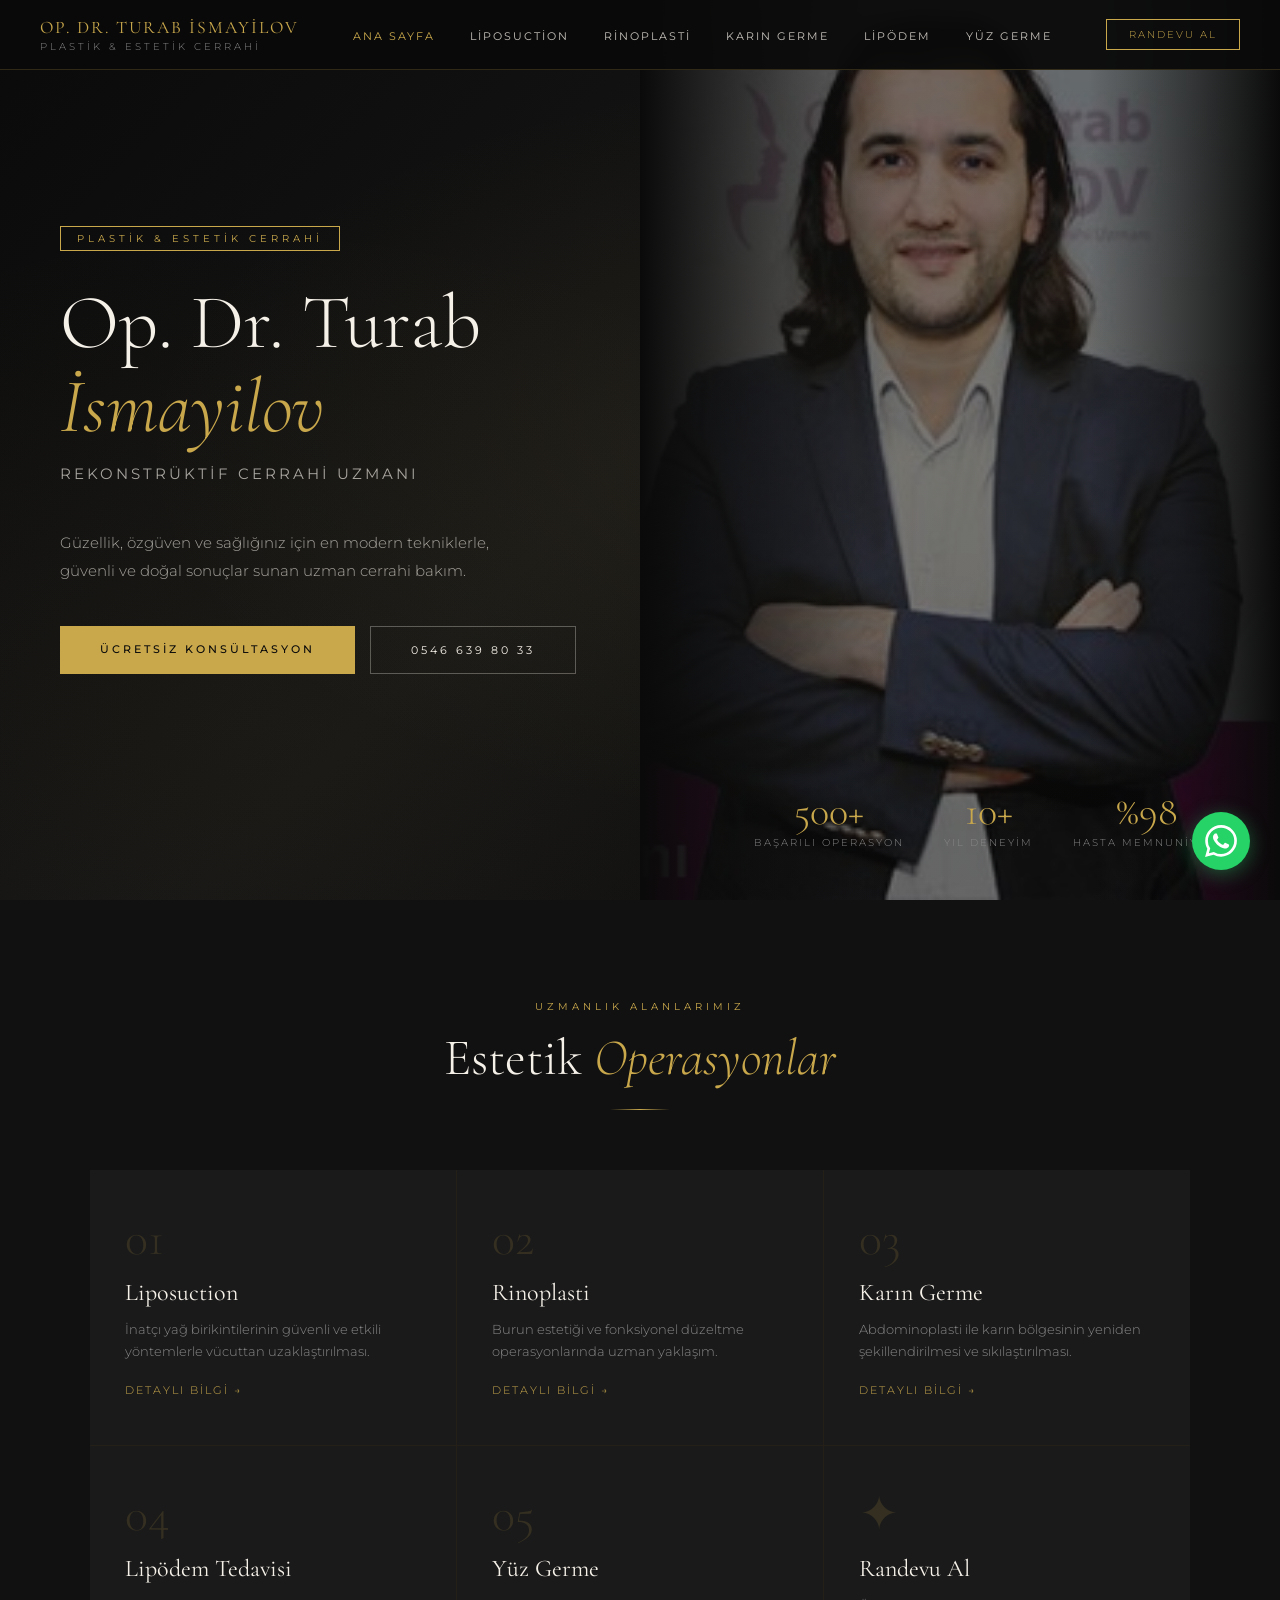
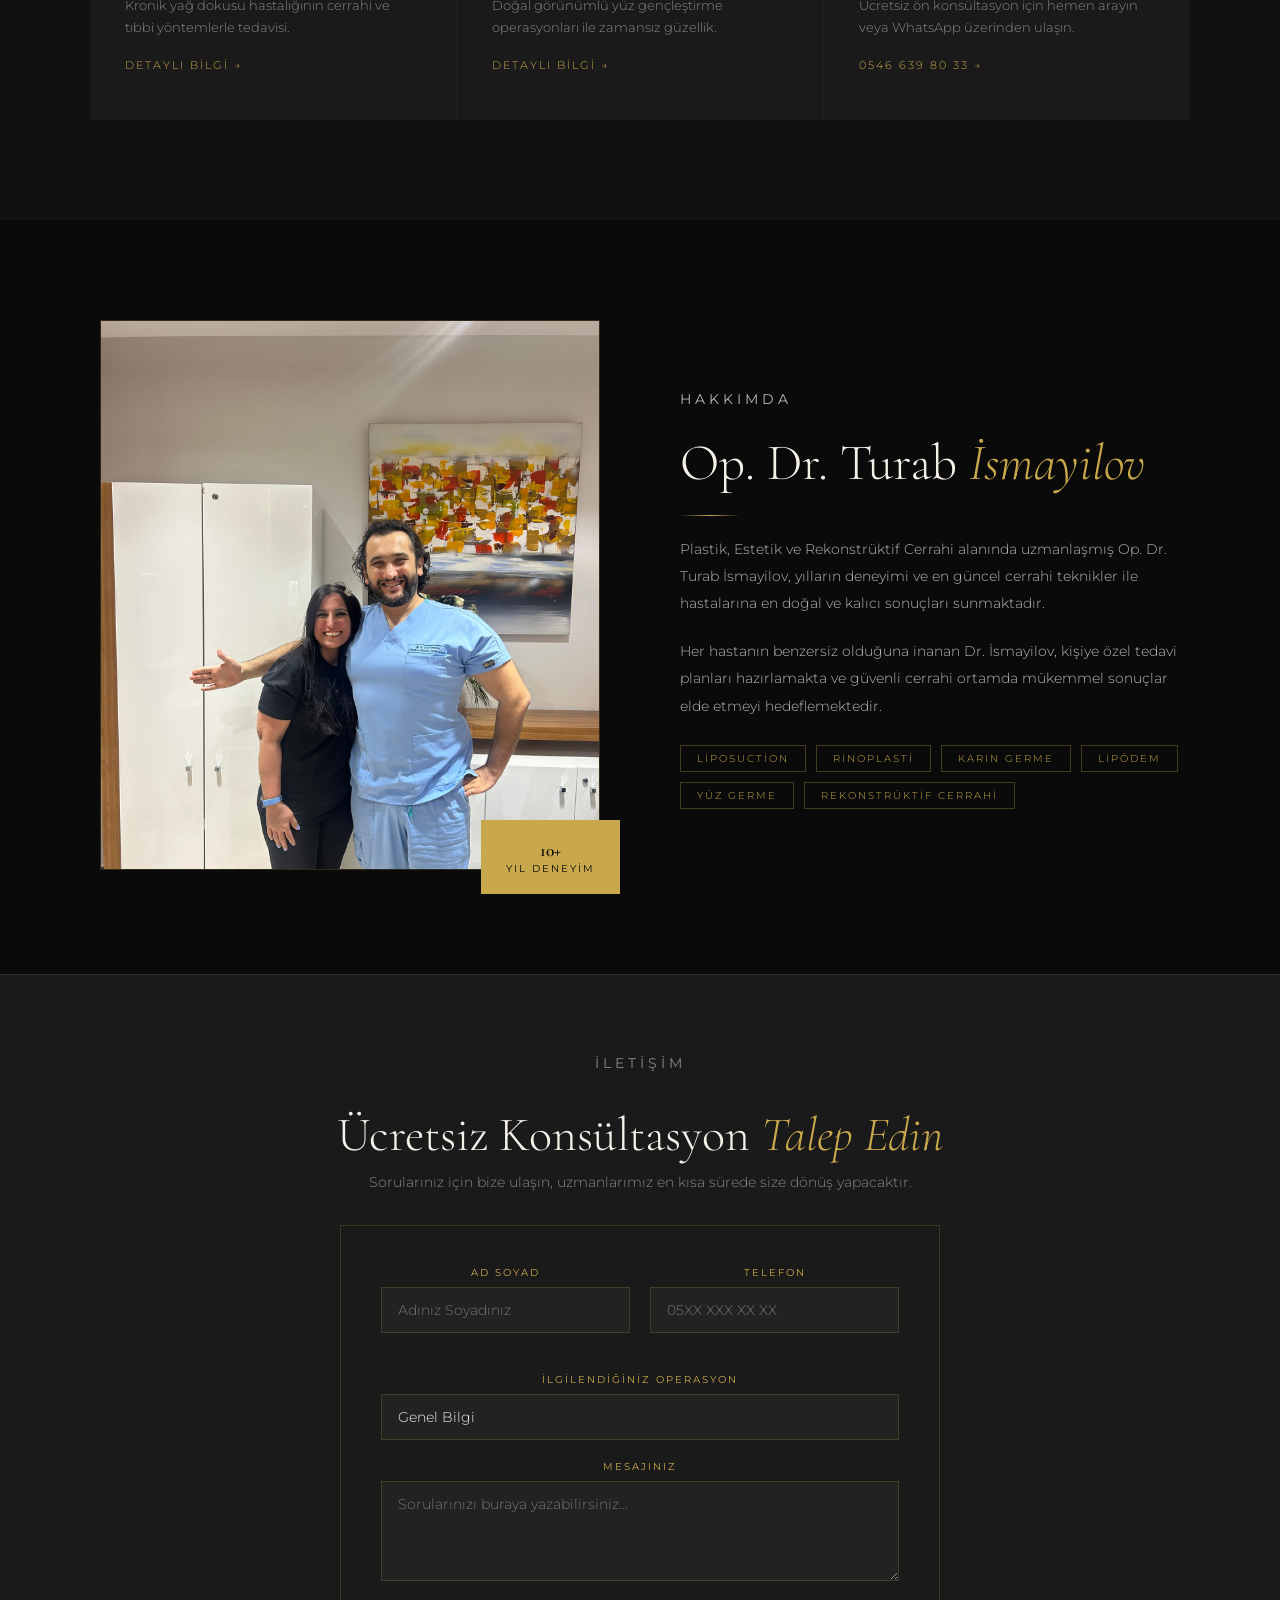
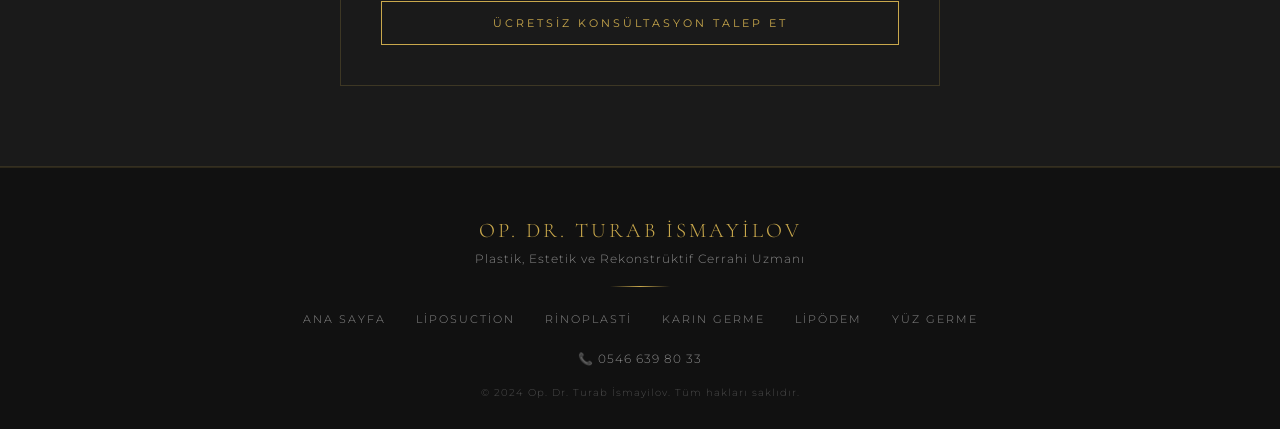
==== index.html @ 44ccbd99 "Initial commit via Netlify [skip ci]" ====
<!DOCTYPE html>
<html lang="tr">
<head>
  <meta charset="UTF-8">
  <meta name="viewport" content="width=device-width, initial-scale=1.0">
  <title>Op. Dr. Turab İsmayilov | Plastik & Estetik Cerrahi</title>
  <meta name="description" content="Op. Dr. Turab İsmayilov — Plastik, Estetik ve Rekonstrüktif Cerrahi Uzmanı. Liposuction, Rinoplasti, Karın Germe, Lipödem, Yüz Germe operasyonları.">
  <link rel="stylesheet" href="style.css">
  <!-- Google Tag Manager -->
  <script>(function(w,d,s,l,i){w[l]=w[l]||[];w[l].push({'gtm.start':
  new Date().getTime(),event:'gtm.js'});var f=d.getElementsByTagName(s)[0],
  j=d.createElement(s),dl=l!='dataLayer'?'&l='+l:'';j.async=true;j.src=
  'https://www.googletagmanager.com/gtm.js?id='+i+dl;f.parentNode.insertBefore(j,f);
  })(window,document,'script','dataLayer','GTM-5XXGK442');</script>
  <!-- End Google Tag Manager -->
  <style>
    /* HERO */
    .hero {
      min-height: 100vh;
      position: relative;
      display: flex;
      align-items: center;
      overflow: hidden;
    }

    .hero-bg {
      position: absolute;
      inset: 0;
      background: linear-gradient(135deg, #0A0A0A 0%, #151515 50%, #0A0A0A 100%);
    }

    .hero-bg::after {
      content: '';
      position: absolute;
      inset: 0;
      background: 
        radial-gradient(ellipse at 70% 50%, rgba(201,168,76,0.08) 0%, transparent 60%),
        radial-gradient(ellipse at 20% 80%, rgba(201,168,76,0.04) 0%, transparent 50%);
    }

    .hero-image-side {
      position: absolute;
      right: 0;
      top: 0;
      bottom: 0;
      width: 50%;
      overflow: hidden;
    }

    .hero-image-side img {
      width: 100%;
      height: 100%;
      object-fit: cover;
      object-position: top center;
      opacity: 0.4;
    }

    .hero-image-side::before {
      content: '';
      position: absolute;
      inset: 0;
      background: linear-gradient(90deg, var(--black) 0%, transparent 40%, transparent 70%, var(--black) 100%);
      z-index: 1;
    }

    .hero-content {
      position: relative;
      z-index: 2;
      padding: 0 60px;
      max-width: 700px;
    }

    .hero-tag {
      display: inline-block;
      border: 1px solid var(--gold);
      color: var(--gold);
      font-size: 0.6rem;
      letter-spacing: 4px;
      text-transform: uppercase;
      padding: 6px 16px;
      margin-bottom: 30px;
      font-weight: 400;
    }

    .hero h1 {
      font-family: 'Cormorant Garamond', serif;
      font-size: clamp(3rem, 6vw, 5.5rem);
      font-weight: 300;
      line-height: 1.1;
      color: var(--white);
      margin-bottom: 10px;
    }

    .hero h1 em {
      font-style: italic;
      color: var(--gold);
      display: block;
    }

    .hero-subtitle {
      font-size: 0.75rem;
      letter-spacing: 3px;
      text-transform: uppercase;
      color: var(--gray);
      margin-bottom: 30px;
      font-weight: 400;
    }

    .hero p {
      font-size: 0.95rem;
      line-height: 1.9;
      color: rgba(245,240,232,0.65);
      max-width: 480px;
      margin-bottom: 40px;
    }

    .hero-btns {
      display: flex;
      gap: 15px;
      flex-wrap: wrap;
    }

    .btn-primary {
      background: var(--gold);
      color: var(--black);
      padding: 16px 40px;
      font-family: 'Montserrat', sans-serif;
      font-size: 0.7rem;
      letter-spacing: 3px;
      text-transform: uppercase;
      text-decoration: none;
      font-weight: 500;
      transition: all 0.3s;
      display: inline-block;
    }

    .btn-primary:hover { background: var(--gold-light); }

    .btn-outline {
      border: 1px solid rgba(245,240,232,0.3);
      color: var(--white);
      padding: 16px 40px;
      font-family: 'Montserrat', sans-serif;
      font-size: 0.7rem;
      letter-spacing: 3px;
      text-transform: uppercase;
      text-decoration: none;
      font-weight: 400;
      transition: all 0.3s;
      display: inline-block;
    }

    .btn-outline:hover { border-color: var(--gold); color: var(--gold); }

    .hero-stats {
      position: absolute;
      bottom: 50px;
      right: 60px;
      display: flex;
      gap: 40px;
      z-index: 2;
    }

    .stat {
      text-align: center;
    }

    .stat-number {
      font-family: 'Cormorant Garamond', serif;
      font-size: 2.5rem;
      color: var(--gold);
      font-weight: 300;
      display: block;
      line-height: 1;
    }

    .stat-label {
      font-size: 0.6rem;
      letter-spacing: 2px;
      text-transform: uppercase;
      color: var(--gray);
      margin-top: 5px;
    }

    /* SERVICES */
    .services-section {
      padding: 100px 60px;
      background: var(--dark);
    }

    .services-header {
      text-align: center;
      margin-bottom: 60px;
    }

    .services-grid {
      display: grid;
      grid-template-columns: repeat(3, 1fr);
      gap: 1px;
      background: rgba(201,168,76,0.1);
      max-width: 1100px;
      margin: 0 auto;
    }

    .service-card {
      background: var(--dark2);
      padding: 45px 35px;
      text-decoration: none;
      transition: background 0.3s;
      border-bottom: 2px solid transparent;
      display: block;
    }

    .service-card:hover {
      background: var(--dark3);
      border-bottom-color: var(--gold);
    }

    .service-number {
      font-family: 'Cormorant Garamond', serif;
      font-size: 3rem;
      color: rgba(201,168,76,0.15);
      font-weight: 300;
      line-height: 1;
      margin-bottom: 15px;
    }

    .service-card h3 {
      font-family: 'Cormorant Garamond', serif;
      font-size: 1.5rem;
      color: var(--white);
      font-weight: 400;
      margin-bottom: 12px;
    }

    .service-card p {
      font-size: 0.8rem;
      color: var(--gray);
      line-height: 1.7;
    }

    .service-arrow {
      display: inline-block;
      margin-top: 20px;
      color: var(--gold);
      font-size: 0.7rem;
      letter-spacing: 2px;
      text-transform: uppercase;
    }

    /* ABOUT */
    .about-section {
      padding: 100px 60px;
      max-width: 1200px;
      margin: 0 auto;
      display: grid;
      grid-template-columns: 1fr 1fr;
      gap: 80px;
      align-items: center;
    }

    .about-img-wrap {
      position: relative;
    }

    .about-img-wrap img {
      width: 100%;
      height: 550px;
      object-fit: cover;
      object-position: top;
      border: 1px solid rgba(201,168,76,0.2);
    }

    .about-img-badge {
      position: absolute;
      bottom: -20px;
      right: -20px;
      background: var(--gold);
      color: var(--black);
      padding: 20px 25px;
      font-family: 'Cormorant Garamond', serif;
      font-size: 1.1rem;
      text-align: center;
      font-weight: 600;
    }

    .about-img-badge span {
      display: block;
      font-family: 'Montserrat', sans-serif;
      font-size: 0.6rem;
      letter-spacing: 2px;
      text-transform: uppercase;
      font-weight: 400;
      margin-top: 2px;
    }

    .about-text p {
      font-size: 0.9rem;
      line-height: 1.9;
      color: rgba(245,240,232,0.75);
      margin-bottom: 20px;
    }

    .about-text .expertise {
      display: flex;
      flex-wrap: wrap;
      gap: 10px;
      margin-top: 25px;
    }

    .expertise-tag {
      border: 1px solid rgba(201,168,76,0.3);
      color: var(--gold);
      padding: 6px 16px;
      font-size: 0.65rem;
      letter-spacing: 2px;
      text-transform: uppercase;
    }

    /* CONTACT STRIP */
    .contact-strip {
      background: var(--dark2);
      border-top: 1px solid rgba(201,168,76,0.15);
      border-bottom: 1px solid rgba(201,168,76,0.15);
      padding: 80px 60px;
      text-align: center;
    }

    .contact-strip h2 {
      font-family: 'Cormorant Garamond', serif;
      font-size: clamp(2rem, 4vw, 3rem);
      font-weight: 300;
      margin-bottom: 10px;
    }

    .contact-strip p {
      color: var(--gray);
      font-size: 0.85rem;
      margin-bottom: 35px;
    }

    @media (max-width: 768px) {
      .hero-content { padding: 0 20px; padding-top: 100px; }
      .hero-image-side { width: 100%; opacity: 0.2; }
      .hero-stats { position: static; flex-direction: row; justify-content: center; padding: 0 20px 40px; }
      .services-section { padding: 60px 20px; }
      .services-grid { grid-template-columns: 1fr; }
      .about-section { padding: 60px 20px; grid-template-columns: 1fr; }
      .about-img-badge { right: 10px; bottom: 10px; }
      .contact-strip { padding: 60px 20px; }
    }
  </style>
</head>
<body>
  <!-- Google Tag Manager (noscript) -->
  <noscript><iframe src="https://www.googletagmanager.com/ns.html?id=GTM-5XXGK442"
  height="0" width="0" style="display:none;visibility:hidden"></iframe></noscript>
  <!-- End Google Tag Manager (noscript) -->

  <div id="nav-placeholder"></div>

  <!-- HERO -->
  <section class="hero">
    <div class="hero-bg"></div>
    <div class="hero-image-side">
      <img src="images/hero.png" alt="Op. Dr. Turab İsmayilov">
    </div>
    <div class="hero-content">
      <div class="hero-tag">Plastik & Estetik Cerrahi</div>
      <h1>Op. Dr. Turab
        <em>İsmayilov</em>
      </h1>
      <p class="hero-subtitle">Rekonstrüktif Cerrahi Uzmanı</p>
      <p>Güzellik, özgüven ve sağlığınız için en modern tekniklerle, güvenli ve doğal sonuçlar sunan uzman cerrahi bakım.</p>
      <div class="hero-btns">
        <a href="#iletisim" class="btn-primary">Ücretsiz Konsültasyon</a>
        <a href="tel:+905466398033" class="btn-outline">0546 639 80 33</a>
      </div>
    </div>
    <div class="hero-stats">
      <div class="stat">
        <span class="stat-number">500+</span>
        <span class="stat-label">Başarılı Operasyon</span>
      </div>
      <div class="stat">
        <span class="stat-number">10+</span>
        <span class="stat-label">Yıl Deneyim</span>
      </div>
      <div class="stat">
        <span class="stat-number">%98</span>
        <span class="stat-label">Hasta Memnuniyeti</span>
      </div>
    </div>
  </section>

  <!-- SERVICES -->
  <section class="services-section">
    <div class="services-header">
      <p class="section-label">Uzmanlık Alanlarımız</p>
      <h2 class="section-title">Estetik <em>Operasyonlar</em></h2>
      <div class="gold-divider"></div>
    </div>
    <div class="services-grid">
      <a href="liposuction.html" class="service-card">
        <div class="service-number">01</div>
        <h3>Liposuction</h3>
        <p>İnatçı yağ birikintilerinin güvenli ve etkili yöntemlerle vücuttan uzaklaştırılması.</p>
        <span class="service-arrow">Detaylı Bilgi →</span>
      </a>
      <a href="rinoplasti.html" class="service-card">
        <div class="service-number">02</div>
        <h3>Rinoplasti</h3>
        <p>Burun estetiği ve fonksiyonel düzeltme operasyonlarında uzman yaklaşım.</p>
        <span class="service-arrow">Detaylı Bilgi →</span>
      </a>
      <a href="karin-germe.html" class="service-card">
        <div class="service-number">03</div>
        <h3>Karın Germe</h3>
        <p>Abdominoplasti ile karın bölgesinin yeniden şekillendirilmesi ve sıkılaştırılması.</p>
        <span class="service-arrow">Detaylı Bilgi →</span>
      </a>
      <a href="lipodem.html" class="service-card">
        <div class="service-number">04</div>
        <h3>Lipödem Tedavisi</h3>
        <p>Kronik yağ dokusu hastalığının cerrahi ve tıbbi yöntemlerle tedavisi.</p>
        <span class="service-arrow">Detaylı Bilgi →</span>
      </a>
      <a href="yuz-germe.html" class="service-card">
        <div class="service-number">05</div>
        <h3>Yüz Germe</h3>
        <p>Doğal görünümlü yüz gençleştirme operasyonları ile zamansız güzellik.</p>
        <span class="service-arrow">Detaylı Bilgi →</span>
      </a>
      <a href="tel:+905466398033" class="service-card">
        <div class="service-number">✦</div>
        <h3>Randevu Al</h3>
        <p>Ücretsiz ön konsültasyon için hemen arayın veya WhatsApp üzerinden ulaşın.</p>
        <span class="service-arrow">0546 639 80 33 →</span>
      </a>
    </div>
  </section>

  <!-- ABOUT -->
  <section class="about-section">
    <div class="about-img-wrap">
      <img src="images/clinic.jpg" alt="Op. Dr. Turab İsmayilov Kliniği">
      <div class="about-img-badge">
        10+
        <span>Yıl Deneyim</span>
      </div>
    </div>
    <div class="about-text">
      <p class="section-label">Hakkımda</p>
      <h2 class="section-title">Op. Dr. Turab <em>İsmayilov</em></h2>
      <div class="gold-divider" style="margin: 20px 0;"></div>
      <p>Plastik, Estetik ve Rekonstrüktif Cerrahi alanında uzmanlaşmış Op. Dr. Turab İsmayilov, yılların deneyimi ve en güncel cerrahi teknikler ile hastalarına en doğal ve kalıcı sonuçları sunmaktadır.</p>
      <p>Her hastanın benzersiz olduğuna inanan Dr. İsmayilov, kişiye özel tedavi planları hazırlamakta ve güvenli cerrahi ortamda mükemmel sonuçlar elde etmeyi hedeflemektedir.</p>
      <div class="expertise">
        <span class="expertise-tag">Liposuction</span>
        <span class="expertise-tag">Rinoplasti</span>
        <span class="expertise-tag">Karın Germe</span>
        <span class="expertise-tag">Lipödem</span>
        <span class="expertise-tag">Yüz Germe</span>
        <span class="expertise-tag">Rekonstrüktif Cerrahi</span>
      </div>
    </div>
  </section>

  <!-- CONTACT STRIP -->
  <section class="contact-strip" id="iletisim">
    <p class="section-label">İletişim</p>
    <h2>Ücretsiz Konsültasyon <em style="font-family:'Cormorant Garamond',serif;font-style:italic;color:var(--gold)">Talep Edin</em></h2>
    <p>Sorularınız için bize ulaşın, uzmanlarımız en kısa sürede size dönüş yapacaktır.</p>
    <div id="form-placeholder"></div>
  </section>

  <div id="footer-placeholder"></div>
  <div id="wa-placeholder"></div>

  <script src="common.js"></script>
  <script>
    document.getElementById('nav-placeholder').innerHTML = getNavHTML('index.html');
    document.getElementById('footer-placeholder').innerHTML = getFooterHTML();
    document.getElementById('wa-placeholder').innerHTML = getWhatsApp();
    document.getElementById('form-placeholder').innerHTML = getFormHTML('Genel Bilgi');
  </script>
</body>
</html>
---- style.css ----
@import url('https://fonts.googleapis.com/css2?family=Cormorant+Garamond:ital,wght@0,300;0,400;0,600;1,300;1,400&family=Montserrat:wght@300;400;500;600&display=swap');

:root {
  --gold: #C9A84C;
  --gold-light: #E8C97A;
  --gold-dark: #9A7B2F;
  --black: #0A0A0A;
  --dark: #111111;
  --dark2: #1A1A1A;
  --dark3: #222222;
  --white: #F5F0E8;
  --gray: #888;
}

* { margin: 0; padding: 0; box-sizing: border-box; }

html { scroll-behavior: smooth; }

body {
  background: var(--black);
  color: var(--white);
  font-family: 'Montserrat', sans-serif;
  font-weight: 300;
  overflow-x: hidden;
}

/* NAV */
nav {
  position: fixed;
  top: 0; left: 0; right: 0;
  z-index: 1000;
  background: rgba(10,10,10,0.95);
  backdrop-filter: blur(10px);
  border-bottom: 1px solid rgba(201,168,76,0.2);
  padding: 0 40px;
  height: 70px;
  display: flex;
  align-items: center;
  justify-content: space-between;
}

.nav-logo {
  font-family: 'Cormorant Garamond', serif;
  font-size: 1.1rem;
  font-weight: 400;
  color: var(--gold);
  text-decoration: none;
  letter-spacing: 2px;
  text-transform: uppercase;
}

.nav-logo span {
  display: block;
  font-size: 0.65rem;
  color: var(--gray);
  letter-spacing: 3px;
  font-family: 'Montserrat', sans-serif;
  font-weight: 300;
  margin-top: 2px;
}

.nav-links {
  display: flex;
  gap: 35px;
  list-style: none;
}

.nav-links a {
  color: var(--white);
  text-decoration: none;
  font-size: 0.7rem;
  letter-spacing: 2px;
  text-transform: uppercase;
  font-weight: 400;
  transition: color 0.3s;
  opacity: 0.8;
}

.nav-links a:hover, .nav-links a.active { color: var(--gold); opacity: 1; }

.nav-cta {
  background: transparent;
  border: 1px solid var(--gold);
  color: var(--gold);
  padding: 8px 22px;
  font-size: 0.65rem;
  letter-spacing: 2px;
  text-transform: uppercase;
  cursor: pointer;
  text-decoration: none;
  transition: all 0.3s;
  font-family: 'Montserrat', sans-serif;
}

.nav-cta:hover {
  background: var(--gold);
  color: var(--black);
}

.hamburger {
  display: none;
  flex-direction: column;
  gap: 5px;
  cursor: pointer;
  padding: 5px;
}

.hamburger span {
  display: block;
  width: 24px;
  height: 1px;
  background: var(--gold);
  transition: all 0.3s;
}

/* WHATSAPP BUTTON */
.whatsapp-float {
  position: fixed;
  bottom: 30px;
  right: 30px;
  z-index: 999;
  width: 58px;
  height: 58px;
  background: #25D366;
  border-radius: 50%;
  display: flex;
  align-items: center;
  justify-content: center;
  text-decoration: none;
  box-shadow: 0 4px 20px rgba(37,211,102,0.4);
  transition: transform 0.3s, box-shadow 0.3s;
  animation: pulse-wa 2s infinite;
}

.whatsapp-float:hover {
  transform: scale(1.1);
  box-shadow: 0 6px 30px rgba(37,211,102,0.6);
}

@keyframes pulse-wa {
  0%, 100% { box-shadow: 0 4px 20px rgba(37,211,102,0.4); }
  50% { box-shadow: 0 4px 30px rgba(37,211,102,0.7); }
}

.whatsapp-float svg { width: 32px; height: 32px; fill: white; }

/* GOLD DIVIDER */
.gold-divider {
  width: 60px;
  height: 1px;
  background: linear-gradient(90deg, transparent, var(--gold), transparent);
  margin: 20px auto;
}

/* SECTION TITLE */
.section-label {
  font-size: 0.65rem;
  letter-spacing: 4px;
  text-transform: uppercase;
  color: var(--gold);
  margin-bottom: 15px;
  font-weight: 400;
}

.section-title {
  font-family: 'Cormorant Garamond', serif;
  font-size: clamp(2rem, 4vw, 3.2rem);
  font-weight: 300;
  line-height: 1.2;
  color: var(--white);
}

.section-title em {
  font-style: italic;
  color: var(--gold);
}

/* FORM */
.contact-form {
  background: var(--dark2);
  border: 1px solid rgba(201,168,76,0.2);
  padding: 40px;
  max-width: 600px;
  margin: 0 auto;
}

.form-row {
  display: grid;
  grid-template-columns: 1fr 1fr;
  gap: 20px;
  margin-bottom: 20px;
}

.form-group {
  display: flex;
  flex-direction: column;
  margin-bottom: 20px;
}

.form-group label {
  font-size: 0.65rem;
  letter-spacing: 2px;
  text-transform: uppercase;
  color: var(--gold);
  margin-bottom: 8px;
  font-weight: 400;
}

.form-group input,
.form-group select,
.form-group textarea {
  background: var(--dark3);
  border: 1px solid rgba(201,168,76,0.2);
  color: var(--white);
  padding: 14px 16px;
  font-family: 'Montserrat', sans-serif;
  font-size: 0.85rem;
  font-weight: 300;
  outline: none;
  transition: border-color 0.3s;
  appearance: none;
}

.form-group input:focus,
.form-group select:focus,
.form-group textarea:focus {
  border-color: var(--gold);
}

.form-group select option { background: var(--dark3); }

.form-group textarea { resize: vertical; min-height: 100px; }

.btn-gold {
  background: transparent;
  border: 1px solid var(--gold);
  color: var(--gold);
  padding: 14px 40px;
  font-family: 'Montserrat', sans-serif;
  font-size: 0.7rem;
  letter-spacing: 3px;
  text-transform: uppercase;
  cursor: pointer;
  transition: all 0.3s;
  width: 100%;
  font-weight: 400;
}

.btn-gold:hover {
  background: var(--gold);
  color: var(--black);
}

/* FOOTER */
footer {
  background: var(--dark);
  border-top: 1px solid rgba(201,168,76,0.15);
  padding: 50px 40px 30px;
  text-align: center;
}

footer .footer-logo {
  font-family: 'Cormorant Garamond', serif;
  font-size: 1.3rem;
  color: var(--gold);
  letter-spacing: 3px;
  text-transform: uppercase;
  margin-bottom: 5px;
}

footer p {
  font-size: 0.75rem;
  color: var(--gray);
  margin-top: 8px;
  letter-spacing: 1px;
}

footer .footer-links {
  display: flex;
  justify-content: center;
  gap: 30px;
  margin: 25px 0;
  flex-wrap: wrap;
}

footer .footer-links a {
  color: var(--gray);
  text-decoration: none;
  font-size: 0.7rem;
  letter-spacing: 2px;
  text-transform: uppercase;
  transition: color 0.3s;
}

footer .footer-links a:hover { color: var(--gold); }

footer .footer-copy {
  font-size: 0.65rem;
  color: rgba(136,136,136,0.5);
  margin-top: 20px;
  letter-spacing: 1px;
}

/* PAGE HERO */
.page-hero {
  min-height: 40vh;
  display: flex;
  align-items: center;
  justify-content: center;
  text-align: center;
  padding: 120px 40px 60px;
  position: relative;
  background: linear-gradient(180deg, var(--dark2) 0%, var(--black) 100%);
  border-bottom: 1px solid rgba(201,168,76,0.15);
}

.page-hero::before {
  content: '';
  position: absolute;
  inset: 0;
  background: radial-gradient(ellipse at center, rgba(201,168,76,0.05) 0%, transparent 70%);
}

.page-hero-content { position: relative; z-index: 1; }

.page-hero h1 {
  font-family: 'Cormorant Garamond', serif;
  font-size: clamp(2.5rem, 6vw, 5rem);
  font-weight: 300;
  color: var(--white);
  letter-spacing: 2px;
}

.page-hero h1 em { font-style: italic; color: var(--gold); }

.page-hero p {
  font-size: 0.85rem;
  color: var(--gray);
  max-width: 500px;
  margin: 15px auto 0;
  line-height: 1.8;
  letter-spacing: 0.5px;
}

/* CONTENT SECTION */
.content-section {
  padding: 80px 40px;
  max-width: 1100px;
  margin: 0 auto;
}

.two-col {
  display: grid;
  grid-template-columns: 1fr 1fr;
  gap: 60px;
  align-items: center;
}

.two-col img {
  width: 100%;
  height: 450px;
  object-fit: cover;
  border: 1px solid rgba(201,168,76,0.2);
}

.content-text p {
  font-size: 0.9rem;
  line-height: 1.9;
  color: rgba(245,240,232,0.75);
  margin-bottom: 20px;
}

.info-list {
  list-style: none;
  margin: 25px 0;
}

.info-list li {
  padding: 12px 0;
  border-bottom: 1px solid rgba(201,168,76,0.1);
  font-size: 0.85rem;
  color: rgba(245,240,232,0.8);
  display: flex;
  align-items: center;
  gap: 12px;
}

.info-list li::before {
  content: '◆';
  color: var(--gold);
  font-size: 0.5rem;
  flex-shrink: 0;
}

/* MOBILE */
@media (max-width: 768px) {
  nav { padding: 0 20px; }
  .nav-links { display: none; }
  .nav-links.open {
    display: flex;
    flex-direction: column;
    position: fixed;
    top: 70px; left: 0; right: 0;
    background: var(--dark);
    padding: 30px 20px;
    gap: 20px;
    border-bottom: 1px solid rgba(201,168,76,0.2);
  }
  .hamburger { display: flex; }
  .nav-cta { display: none; }
  .two-col { grid-template-columns: 1fr; }
  .two-col img { height: 280px; }
  .form-row { grid-template-columns: 1fr; }
  .content-section { padding: 50px 20px; }
  .contact-form { padding: 25px 20px; }
}
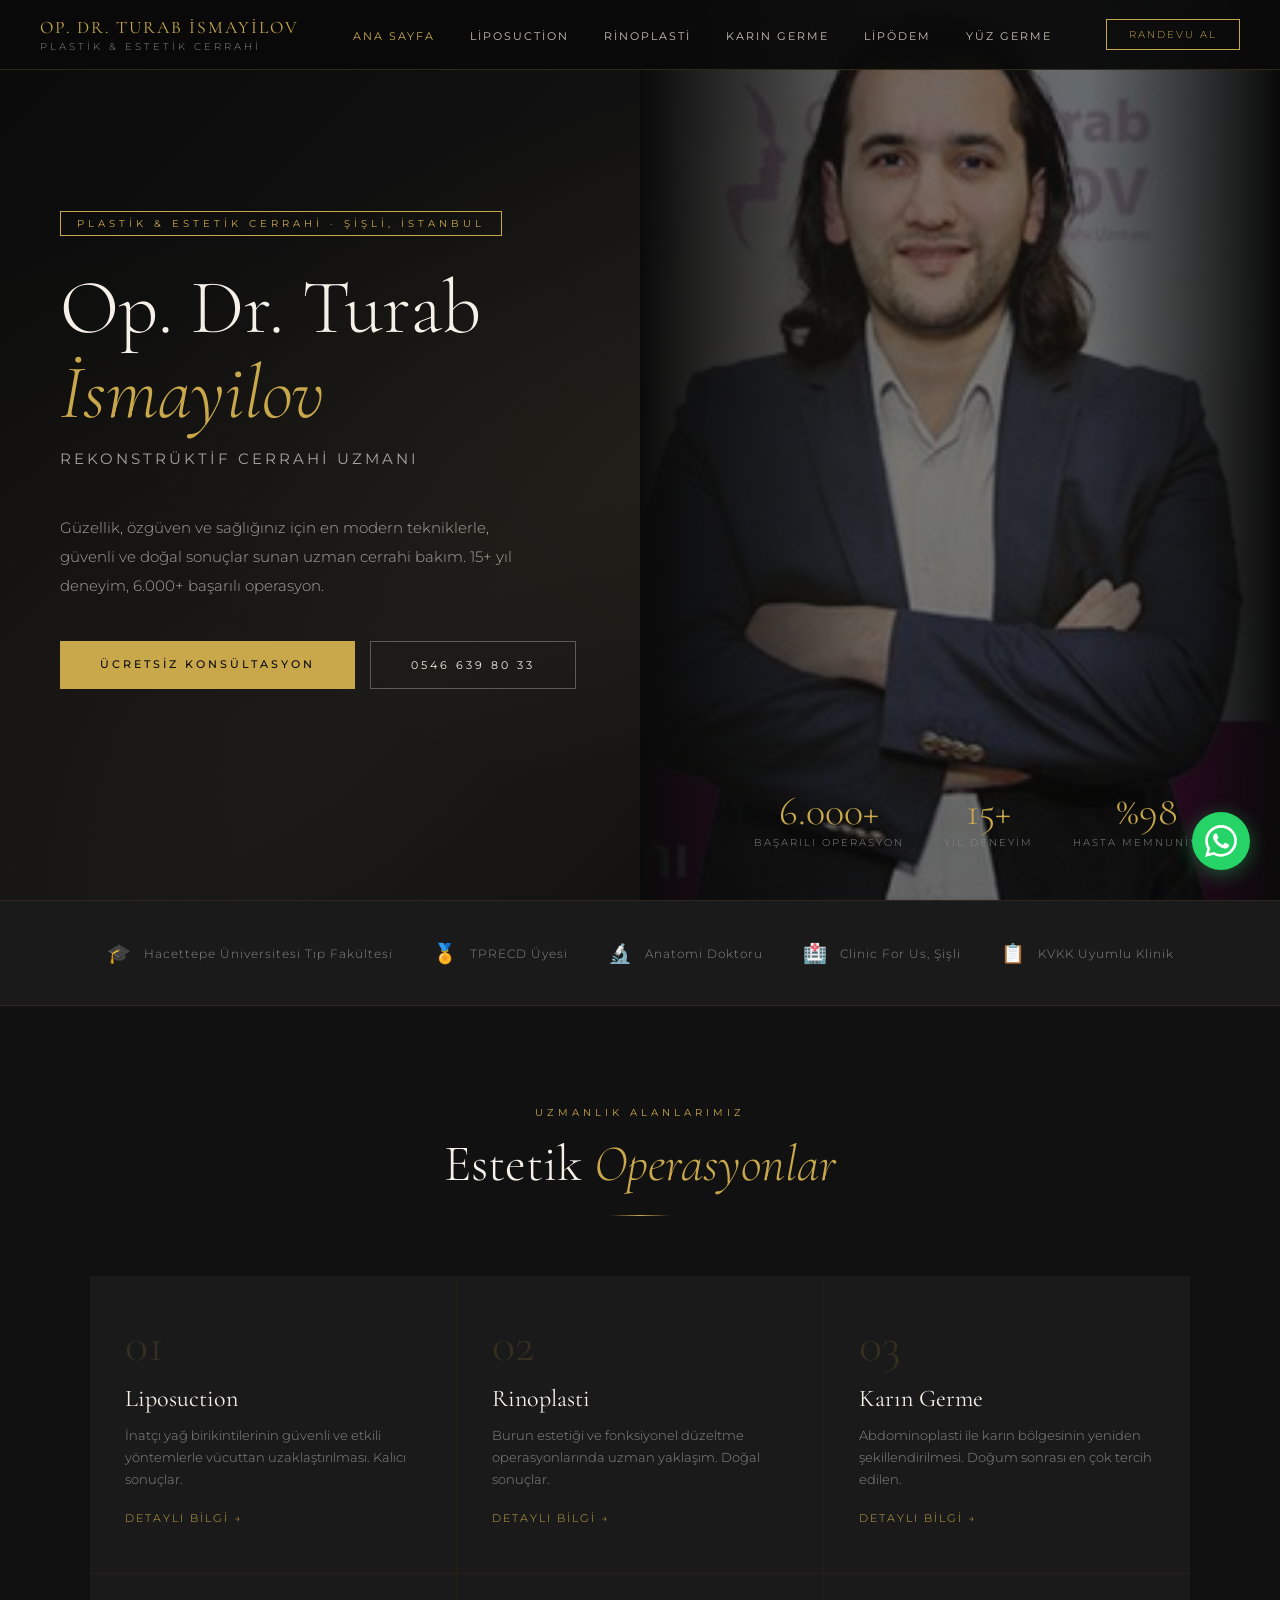
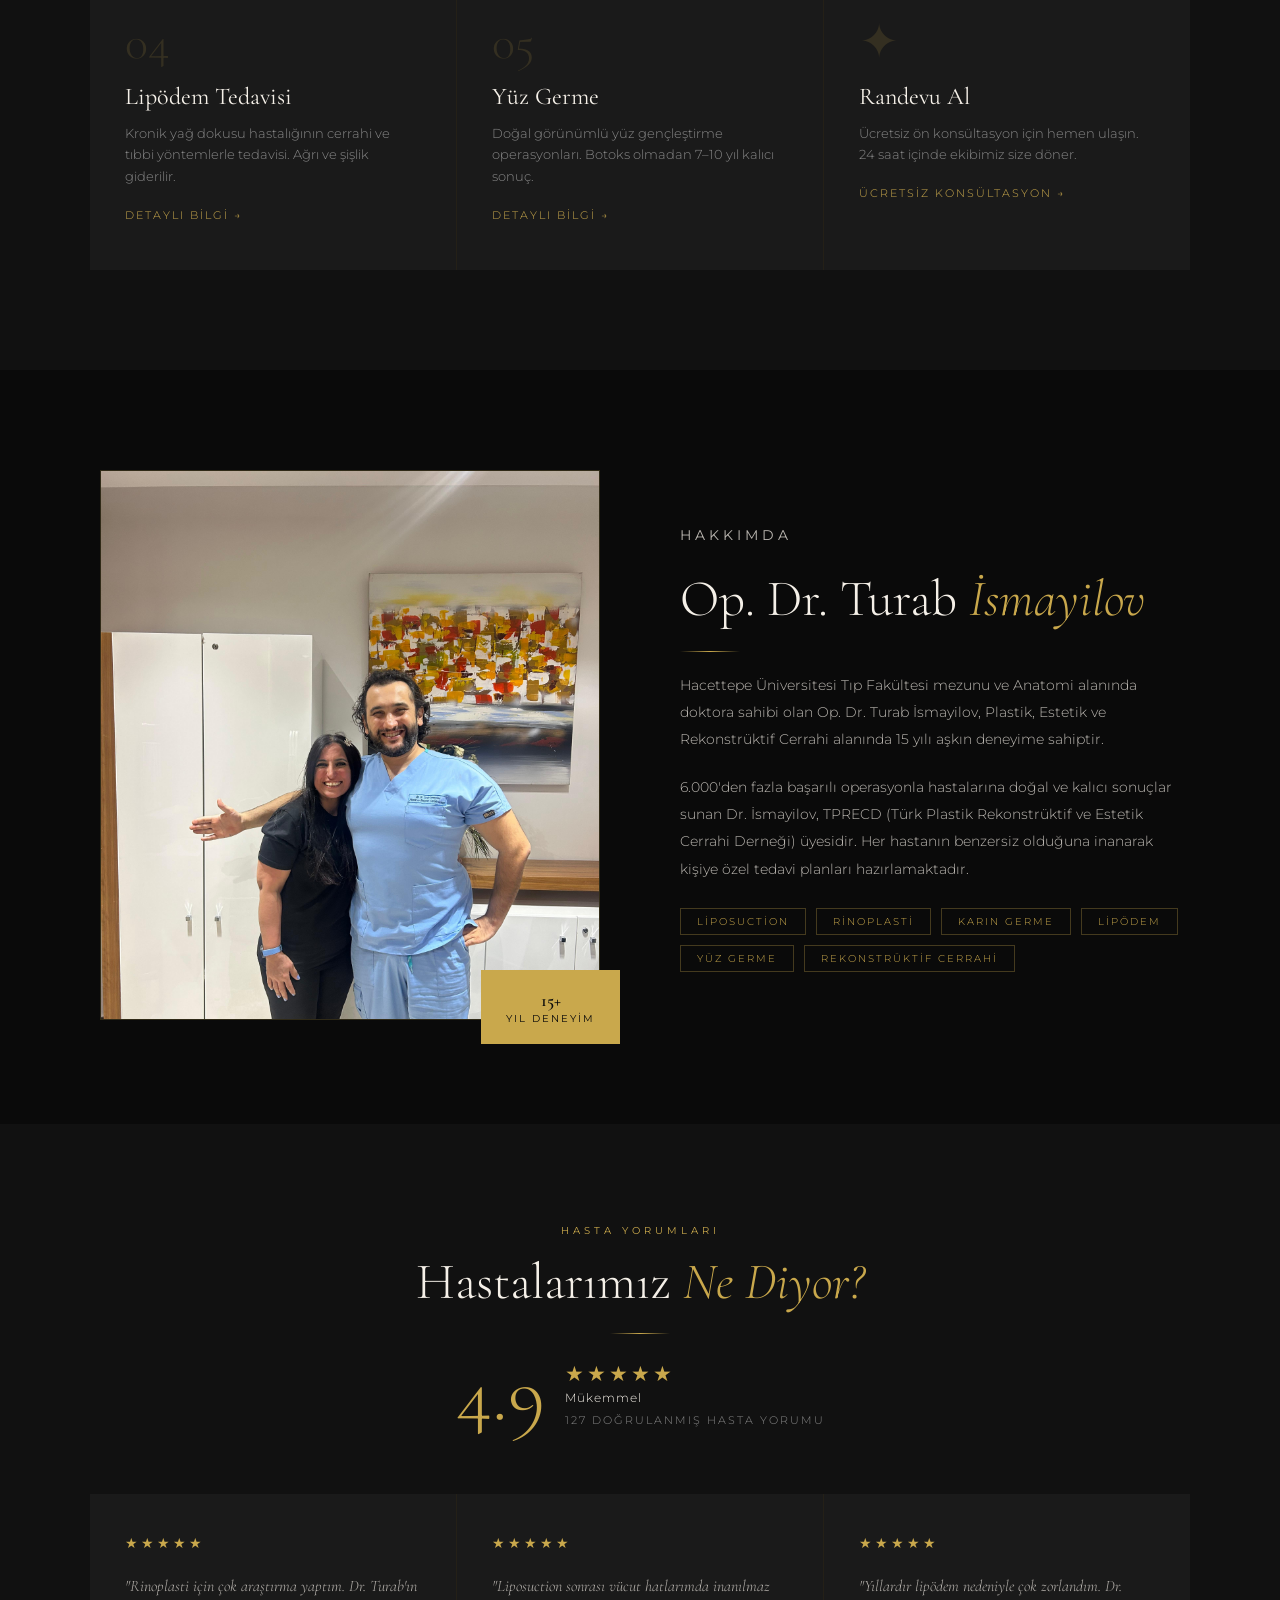
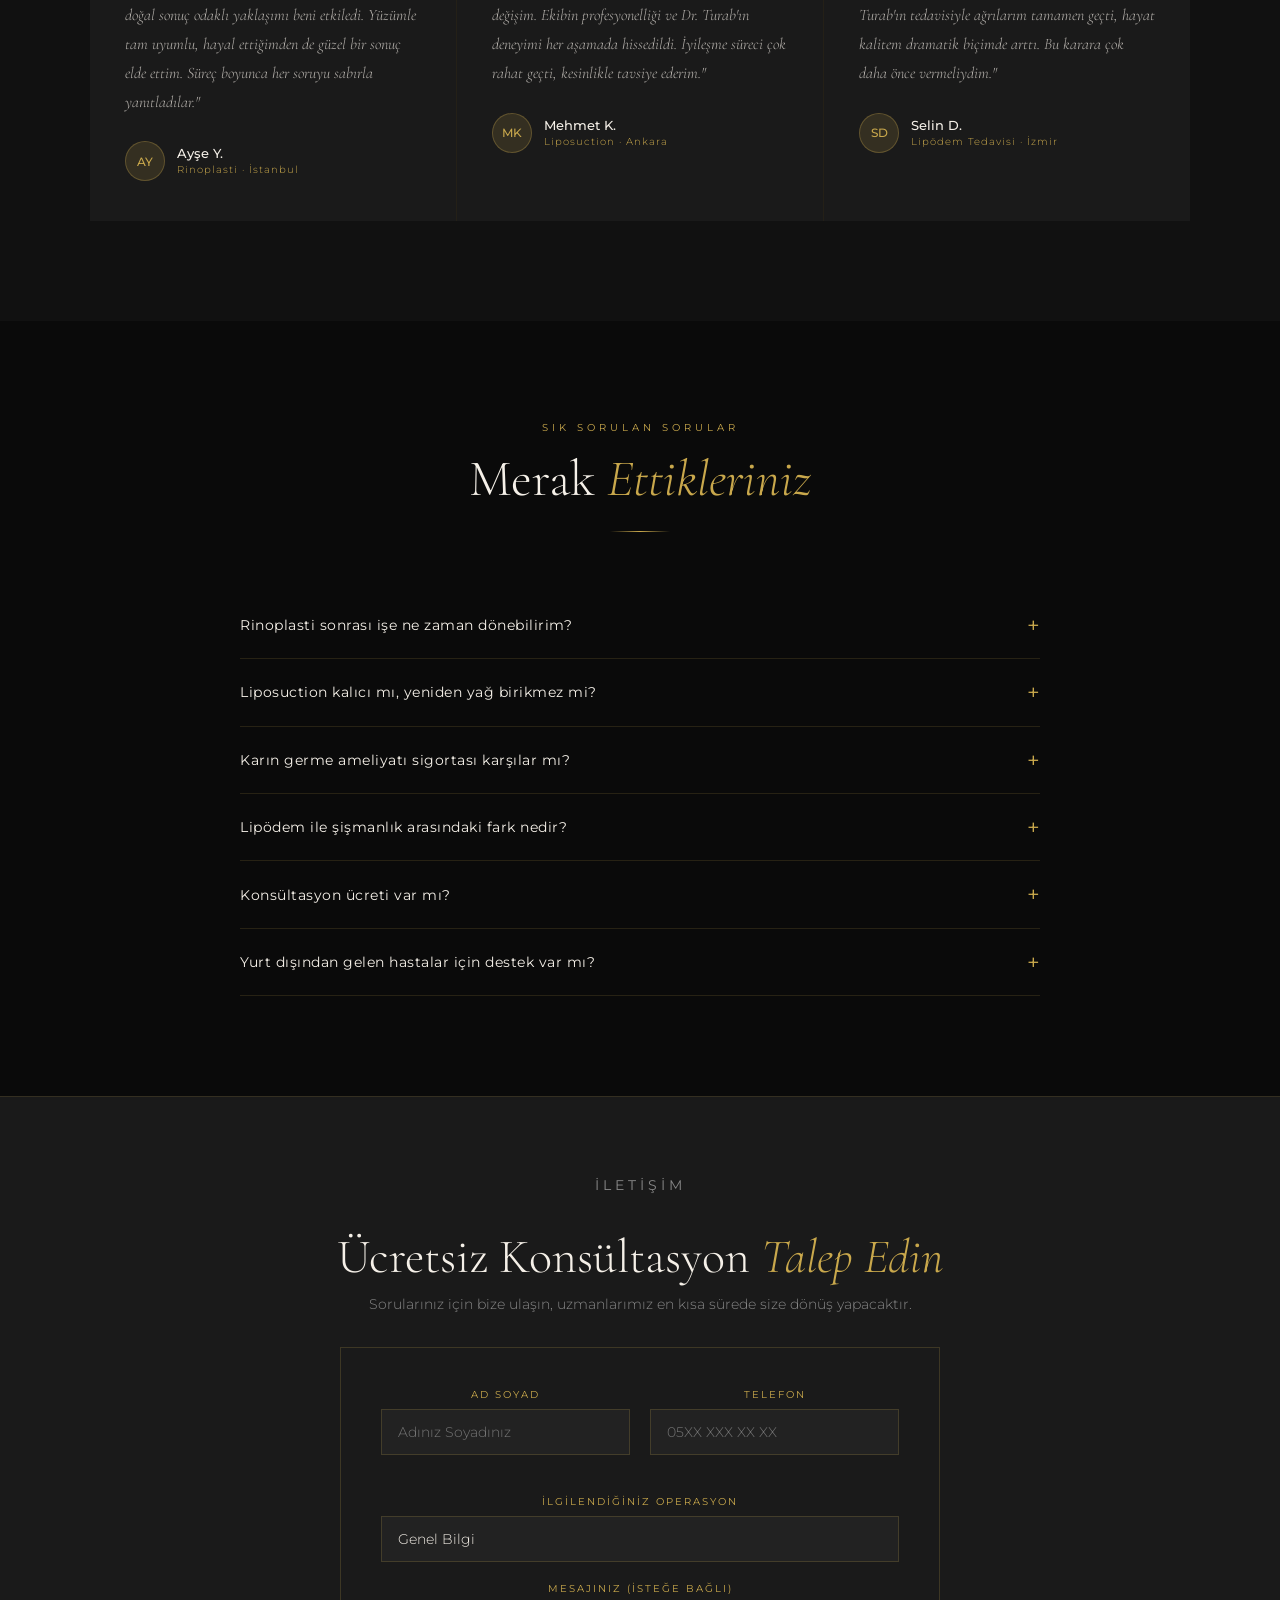
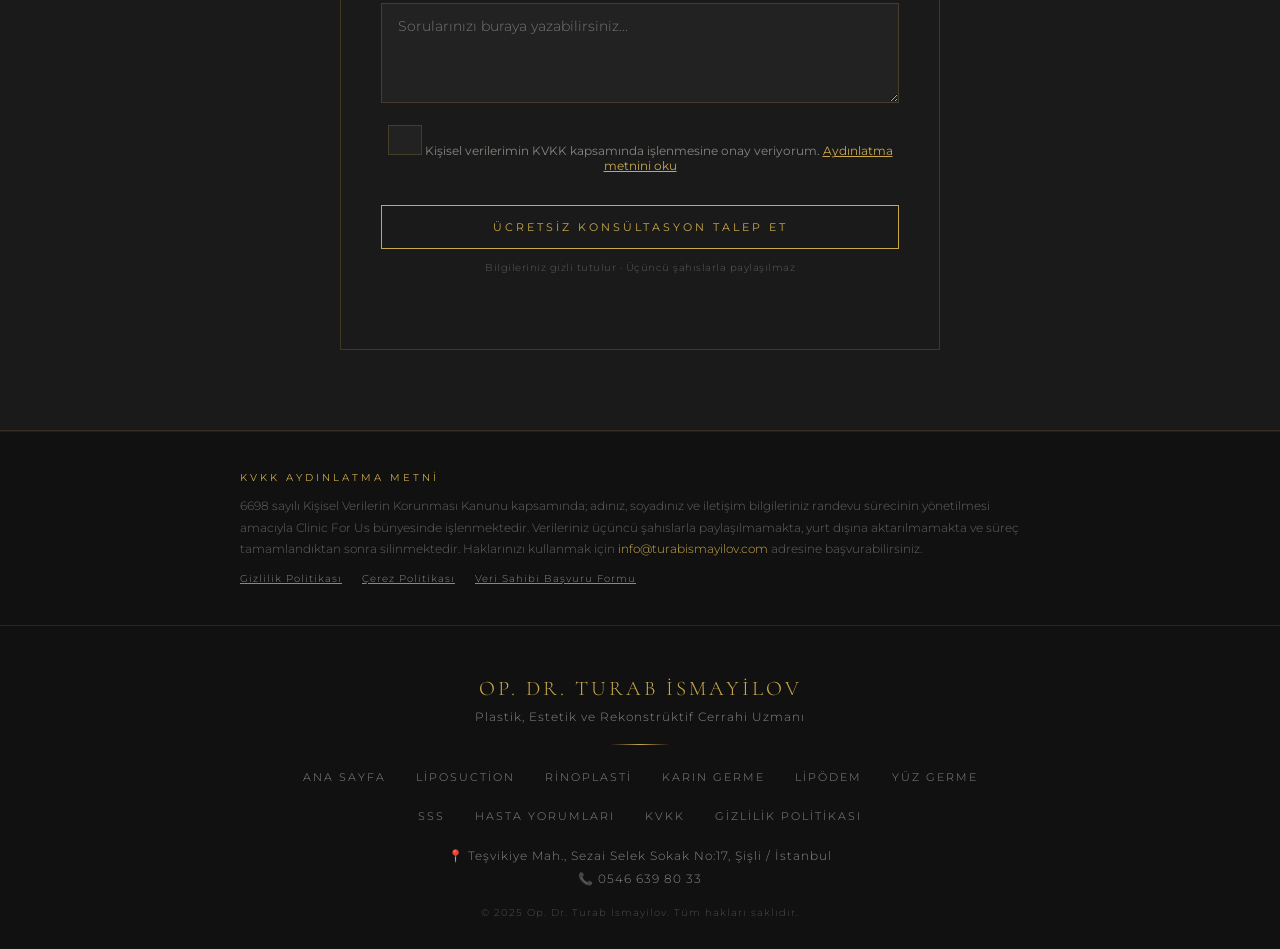
==== commit 02ce2e76: "Sending two files to update the website (69f75307737fc0e180aa7696)" ====
--- a/index.html
+++ b/index.html
@@ -3,16 +3,91 @@
 <head>
   <meta charset="UTF-8">
   <meta name="viewport" content="width=device-width, initial-scale=1.0">
-  <title>Op. Dr. Turab İsmayilov | Plastik & Estetik Cerrahi</title>
-  <meta name="description" content="Op. Dr. Turab İsmayilov — Plastik, Estetik ve Rekonstrüktif Cerrahi Uzmanı. Liposuction, Rinoplasti, Karın Germe, Lipödem, Yüz Germe operasyonları.">
+  <title>Op. Dr. Turab İsmayilov | Plastik & Estetik Cerrahi İstanbul Şişli</title>
+  <meta name="description" content="Op. Dr. Turab İsmayilov — İstanbul Şişli'de Plastik, Estetik ve Rekonstrüktif Cerrahi Uzmanı. Liposuction, Rinoplasti, Karın Germe, Lipödem, Yüz Germe. Ücretsiz konsültasyon için randevu alın.">
+  <meta name="keywords" content="rinoplasti İstanbul, liposuction fiyatları 2025, karın germe İstanbul, lipödem tedavisi Şişli, plastik cerrah İstanbul, estetik cerrahi Şişli, yüz germe İstanbul">
+  <meta name="robots" content="index, follow">
+  <meta property="og:title" content="Op. Dr. Turab İsmayilov | Plastik & Estetik Cerrahi İstanbul">
+  <meta property="og:description" content="15+ yıl deneyim, 6.000+ başarılı operasyon. İstanbul Şişli'de ücretsiz konsültasyon.">
+  <meta property="og:type" content="website">
+  <meta property="og:url" content="https://turabismayilov.com">
+  <link rel="canonical" href="https://turabismayilov.com/">
   <link rel="stylesheet" href="style.css">
+
+  <!-- Schema.org: Physician + LocalBusiness -->
+  <script type="application/ld+json">
+  {
+    "@context": "https://schema.org",
+    "@type": ["Physician", "LocalBusiness"],
+    "name": "Op. Dr. Turab İsmayilov",
+    "description": "Plastik, Rekonstrüktif ve Estetik Cerrahi Uzmanı. Liposuction, Rinoplasti, Karın Germe, Lipödem Tedavisi, Yüz Germe.",
+    "url": "https://turabismayilov.com",
+    "telephone": "+905466398033",
+    "image": "https://turabismayilov.com/images/hero.png",
+    "address": {
+      "@type": "PostalAddress",
+      "streetAddress": "Teşvikiye Mah., Sezai Selek Sokak No:17",
+      "addressLocality": "Şişli",
+      "addressRegion": "İstanbul",
+      "addressCountry": "TR"
+    },
+    "geo": {
+      "@type": "GeoCoordinates",
+      "latitude": 41.0534,
+      "longitude": 28.9948
+    },
+    "openingHours": "Mo-Fr 09:00-18:00",
+    "medicalSpecialty": "PlasticSurgery",
+    "priceRange": "₺₺₺",
+    "aggregateRating": {
+      "@type": "AggregateRating",
+      "ratingValue": "4.9",
+      "reviewCount": "127"
+    }
+  }
+  </script>
+
+  <!-- FAQ Schema -->
+  <script type="application/ld+json">
+  {
+    "@context": "https://schema.org",
+    "@type": "FAQPage",
+    "mainEntity": [
+      {
+        "@type": "Question",
+        "name": "Rinoplasti sonrası işe ne zaman dönebilirim?",
+        "acceptedAnswer": {
+          "@type": "Answer",
+          "text": "Rinoplasti sonrası genellikle 7–10 gün içinde sosyal hayatınıza dönebilirsiniz. Tam iyileşme 6–12 ay sürer."
+        }
+      },
+      {
+        "@type": "Question",
+        "name": "Liposuction kalıcı mı?",
+        "acceptedAnswer": {
+          "@type": "Answer",
+          "text": "Evet, liposuction ile alınan yağ hücreleri kalıcı olarak uzaklaştırılır. Dengeli beslenme ile sonuçlar sürdürülür."
+        }
+      },
+      {
+        "@type": "Question",
+        "name": "Konsültasyon ücreti var mı?",
+        "acceptedAnswer": {
+          "@type": "Answer",
+          "text": "Hayır, Op. Dr. Turab İsmayilov ile ilk konsültasyon tamamen ücretsizdir."
+        }
+      }
+    ]
+  }
+  </script>
+
   <!-- Google Tag Manager -->
   <script>(function(w,d,s,l,i){w[l]=w[l]||[];w[l].push({'gtm.start':
   new Date().getTime(),event:'gtm.js'});var f=d.getElementsByTagName(s)[0],
   j=d.createElement(s),dl=l!='dataLayer'?'&l='+l:'';j.async=true;j.src=
   'https://www.googletagmanager.com/gtm.js?id='+i+dl;f.parentNode.insertBefore(j,f);
   })(window,document,'script','dataLayer','GTM-5XXGK442');</script>
-  <!-- End Google Tag Manager -->
+
   <style>
     /* HERO */
     .hero {
@@ -22,54 +97,41 @@
       align-items: center;
       overflow: hidden;
     }
-
     .hero-bg {
       position: absolute;
       inset: 0;
       background: linear-gradient(135deg, #0A0A0A 0%, #151515 50%, #0A0A0A 100%);
     }
-
     .hero-bg::after {
       content: '';
       position: absolute;
       inset: 0;
-      background: 
+      background:
         radial-gradient(ellipse at 70% 50%, rgba(201,168,76,0.08) 0%, transparent 60%),
         radial-gradient(ellipse at 20% 80%, rgba(201,168,76,0.04) 0%, transparent 50%);
     }
-
     .hero-image-side {
       position: absolute;
-      right: 0;
-      top: 0;
-      bottom: 0;
+      right: 0; top: 0; bottom: 0;
       width: 50%;
       overflow: hidden;
     }
-
     .hero-image-side img {
-      width: 100%;
-      height: 100%;
-      object-fit: cover;
-      object-position: top center;
+      width: 100%; height: 100%;
+      object-fit: cover; object-position: top center;
       opacity: 0.4;
     }
-
     .hero-image-side::before {
       content: '';
-      position: absolute;
-      inset: 0;
+      position: absolute; inset: 0;
       background: linear-gradient(90deg, var(--black) 0%, transparent 40%, transparent 70%, var(--black) 100%);
       z-index: 1;
     }
-
     .hero-content {
-      position: relative;
-      z-index: 2;
+      position: relative; z-index: 2;
       padding: 0 60px;
       max-width: 700px;
     }
-
     .hero-tag {
       display: inline-block;
       border: 1px solid var(--gold);
@@ -81,7 +143,6 @@
       margin-bottom: 30px;
       font-weight: 400;
     }
-
     .hero h1 {
       font-family: 'Cormorant Garamond', serif;
       font-size: clamp(3rem, 6vw, 5.5rem);
@@ -90,13 +151,7 @@
       color: var(--white);
       margin-bottom: 10px;
     }
-
-    .hero h1 em {
-      font-style: italic;
-      color: var(--gold);
-      display: block;
-    }
-
+    .hero h1 em { font-style: italic; color: var(--gold); display: block; }
     .hero-subtitle {
       font-size: 0.75rem;
       letter-spacing: 3px;
@@ -105,7 +160,6 @@
       margin-bottom: 30px;
       font-weight: 400;
     }
-
     .hero p {
       font-size: 0.95rem;
       line-height: 1.9;
@@ -113,231 +167,225 @@
       max-width: 480px;
       margin-bottom: 40px;
     }
-
-    .hero-btns {
-      display: flex;
-      gap: 15px;
-      flex-wrap: wrap;
-    }
-
+    .hero-btns { display: flex; gap: 15px; flex-wrap: wrap; }
     .btn-primary {
-      background: var(--gold);
-      color: var(--black);
+      background: var(--gold); color: var(--black);
       padding: 16px 40px;
       font-family: 'Montserrat', sans-serif;
-      font-size: 0.7rem;
-      letter-spacing: 3px;
-      text-transform: uppercase;
-      text-decoration: none;
-      font-weight: 500;
-      transition: all 0.3s;
-      display: inline-block;
-    }
-
+      font-size: 0.7rem; letter-spacing: 3px; text-transform: uppercase;
+      text-decoration: none; font-weight: 500; transition: all 0.3s; display: inline-block;
+    }
     .btn-primary:hover { background: var(--gold-light); }
-
     .btn-outline {
-      border: 1px solid rgba(245,240,232,0.3);
-      color: var(--white);
+      border: 1px solid rgba(245,240,232,0.3); color: var(--white);
       padding: 16px 40px;
       font-family: 'Montserrat', sans-serif;
-      font-size: 0.7rem;
-      letter-spacing: 3px;
-      text-transform: uppercase;
-      text-decoration: none;
-      font-weight: 400;
-      transition: all 0.3s;
-      display: inline-block;
-    }
-
+      font-size: 0.7rem; letter-spacing: 3px; text-transform: uppercase;
+      text-decoration: none; font-weight: 400; transition: all 0.3s; display: inline-block;
+    }
     .btn-outline:hover { border-color: var(--gold); color: var(--gold); }
-
     .hero-stats {
-      position: absolute;
-      bottom: 50px;
-      right: 60px;
-      display: flex;
-      gap: 40px;
-      z-index: 2;
-    }
-
-    .stat {
-      text-align: center;
-    }
-
+      position: absolute; bottom: 50px; right: 60px;
+      display: flex; gap: 40px; z-index: 2;
+    }
+    .stat { text-align: center; }
     .stat-number {
       font-family: 'Cormorant Garamond', serif;
-      font-size: 2.5rem;
-      color: var(--gold);
-      font-weight: 300;
-      display: block;
-      line-height: 1;
-    }
-
+      font-size: 2.5rem; color: var(--gold);
+      font-weight: 300; display: block; line-height: 1;
+    }
     .stat-label {
-      font-size: 0.6rem;
-      letter-spacing: 2px;
-      text-transform: uppercase;
-      color: var(--gray);
-      margin-top: 5px;
+      font-size: 0.6rem; letter-spacing: 2px;
+      text-transform: uppercase; color: var(--gray); margin-top: 5px;
     }
 
     /* SERVICES */
-    .services-section {
-      padding: 100px 60px;
-      background: var(--dark);
-    }
-
-    .services-header {
-      text-align: center;
-      margin-bottom: 60px;
-    }
-
+    .services-section { padding: 100px 60px; background: var(--dark); }
+    .services-header { text-align: center; margin-bottom: 60px; }
     .services-grid {
-      display: grid;
-      grid-template-columns: repeat(3, 1fr);
-      gap: 1px;
-      background: rgba(201,168,76,0.1);
-      max-width: 1100px;
-      margin: 0 auto;
-    }
-
+      display: grid; grid-template-columns: repeat(3, 1fr);
+      gap: 1px; background: rgba(201,168,76,0.1);
+      max-width: 1100px; margin: 0 auto;
+    }
     .service-card {
-      background: var(--dark2);
-      padding: 45px 35px;
-      text-decoration: none;
-      transition: background 0.3s;
-      border-bottom: 2px solid transparent;
-      display: block;
-    }
-
-    .service-card:hover {
-      background: var(--dark3);
-      border-bottom-color: var(--gold);
-    }
-
+      background: var(--dark2); padding: 45px 35px;
+      text-decoration: none; transition: background 0.3s;
+      border-bottom: 2px solid transparent; display: block;
+    }
+    .service-card:hover { background: var(--dark3); border-bottom-color: var(--gold); }
     .service-number {
       font-family: 'Cormorant Garamond', serif;
-      font-size: 3rem;
-      color: rgba(201,168,76,0.15);
-      font-weight: 300;
-      line-height: 1;
-      margin-bottom: 15px;
-    }
-
+      font-size: 3rem; color: rgba(201,168,76,0.15);
+      font-weight: 300; line-height: 1; margin-bottom: 15px;
+    }
     .service-card h3 {
       font-family: 'Cormorant Garamond', serif;
-      font-size: 1.5rem;
-      color: var(--white);
-      font-weight: 400;
-      margin-bottom: 12px;
-    }
-
-    .service-card p {
-      font-size: 0.8rem;
-      color: var(--gray);
-      line-height: 1.7;
-    }
-
+      font-size: 1.5rem; color: var(--white); font-weight: 400; margin-bottom: 12px;
+    }
+    .service-card p { font-size: 0.8rem; color: var(--gray); line-height: 1.7; }
     .service-arrow {
-      display: inline-block;
-      margin-top: 20px;
-      color: var(--gold);
-      font-size: 0.7rem;
-      letter-spacing: 2px;
-      text-transform: uppercase;
+      display: inline-block; margin-top: 20px;
+      color: var(--gold); font-size: 0.7rem; letter-spacing: 2px; text-transform: uppercase;
     }
 
     /* ABOUT */
     .about-section {
-      padding: 100px 60px;
-      max-width: 1200px;
-      margin: 0 auto;
-      display: grid;
-      grid-template-columns: 1fr 1fr;
-      gap: 80px;
-      align-items: center;
-    }
-
-    .about-img-wrap {
-      position: relative;
-    }
-
+      padding: 100px 60px; max-width: 1200px; margin: 0 auto;
+      display: grid; grid-template-columns: 1fr 1fr; gap: 80px; align-items: center;
+    }
+    .about-img-wrap { position: relative; }
     .about-img-wrap img {
-      width: 100%;
-      height: 550px;
-      object-fit: cover;
-      object-position: top;
+      width: 100%; height: 550px;
+      object-fit: cover; object-position: top;
       border: 1px solid rgba(201,168,76,0.2);
     }
-
     .about-img-badge {
-      position: absolute;
-      bottom: -20px;
-      right: -20px;
-      background: var(--gold);
-      color: var(--black);
+      position: absolute; bottom: -20px; right: -20px;
+      background: var(--gold); color: var(--black);
       padding: 20px 25px;
       font-family: 'Cormorant Garamond', serif;
-      font-size: 1.1rem;
-      text-align: center;
-      font-weight: 600;
-    }
-
+      font-size: 1.1rem; text-align: center; font-weight: 600;
+    }
     .about-img-badge span {
-      display: block;
-      font-family: 'Montserrat', sans-serif;
-      font-size: 0.6rem;
-      letter-spacing: 2px;
-      text-transform: uppercase;
-      font-weight: 400;
-      margin-top: 2px;
-    }
-
-    .about-text p {
-      font-size: 0.9rem;
-      line-height: 1.9;
-      color: rgba(245,240,232,0.75);
-      margin-bottom: 20px;
-    }
-
-    .about-text .expertise {
-      display: flex;
-      flex-wrap: wrap;
-      gap: 10px;
-      margin-top: 25px;
-    }
-
+      display: block; font-family: 'Montserrat', sans-serif;
+      font-size: 0.6rem; letter-spacing: 2px; text-transform: uppercase;
+      font-weight: 400; margin-top: 2px;
+    }
+    .about-text p { font-size: 0.9rem; line-height: 1.9; color: rgba(245,240,232,0.75); margin-bottom: 20px; }
+    .about-text .expertise { display: flex; flex-wrap: wrap; gap: 10px; margin-top: 25px; }
     .expertise-tag {
-      border: 1px solid rgba(201,168,76,0.3);
-      color: var(--gold);
-      padding: 6px 16px;
-      font-size: 0.65rem;
-      letter-spacing: 2px;
-      text-transform: uppercase;
-    }
+      border: 1px solid rgba(201,168,76,0.3); color: var(--gold);
+      padding: 6px 16px; font-size: 0.65rem; letter-spacing: 2px; text-transform: uppercase;
+    }
+
+    /* CREDENTIALS */
+    .cred-section {
+      background: var(--dark2);
+      border-top: 1px solid rgba(201,168,76,0.1);
+      border-bottom: 1px solid rgba(201,168,76,0.1);
+      padding: 40px 60px;
+    }
+    .cred-inner {
+      max-width: 1100px; margin: 0 auto;
+      display: flex; flex-wrap: wrap; justify-content: center; gap: 40px;
+    }
+    .cred-item {
+      display: flex; align-items: center; gap: 12px;
+      font-size: 0.75rem; color: var(--gray); letter-spacing: 1px;
+    }
+    .cred-icon { color: var(--gold); font-size: 1.2rem; }
+
+    /* REVIEWS */
+    .reviews-section { padding: 100px 60px; background: var(--dark); }
+    .reviews-header { text-align: center; margin-bottom: 20px; }
+    .rating-summary {
+      display: flex; align-items: center; justify-content: center; gap: 20px;
+      margin-bottom: 60px;
+    }
+    .rating-big {
+      font-family: 'Cormorant Garamond', serif;
+      font-size: 5rem; font-weight: 300; color: var(--gold); line-height: 1;
+    }
+    .rating-info { text-align: left; }
+    .rating-stars { color: var(--gold); font-size: 1.3rem; letter-spacing: 3px; display: block; margin-bottom: 4px; }
+    .rating-count { font-size: 0.7rem; color: var(--gray); letter-spacing: 2px; text-transform: uppercase; }
+    .reviews-grid {
+      display: grid; grid-template-columns: repeat(3, 1fr);
+      gap: 1px; background: rgba(201,168,76,0.1);
+      max-width: 1100px; margin: 0 auto;
+    }
+    .review-card {
+      background: var(--dark2); padding: 40px 35px;
+    }
+    .review-stars { color: var(--gold); font-size: 0.9rem; letter-spacing: 3px; margin-bottom: 20px; display: block; }
+    .review-text {
+      font-size: 0.85rem; color: rgba(245,240,232,0.7);
+      line-height: 1.8; font-style: italic; margin-bottom: 25px;
+      font-family: 'Cormorant Garamond', serif; font-size: 1rem;
+    }
+    .review-author { display: flex; align-items: center; gap: 12px; }
+    .review-avatar {
+      width: 40px; height: 40px; border-radius: 50%;
+      background: rgba(201,168,76,0.15); border: 1px solid rgba(201,168,76,0.3);
+      display: flex; align-items: center; justify-content: center;
+      font-size: 0.75rem; color: var(--gold); font-weight: 500; flex-shrink: 0;
+    }
+    .review-name { font-size: 0.8rem; font-weight: 500; color: var(--white); }
+    .review-op { font-size: 0.65rem; color: var(--gold); letter-spacing: 1px; margin-top: 2px; }
+
+    /* FAQ */
+    .faq-section { padding: 100px 60px; background: var(--black); }
+    .faq-inner { max-width: 800px; margin: 0 auto; }
+    .faq-header { text-align: center; margin-bottom: 60px; }
+    .faq-item { border-bottom: 1px solid rgba(201,168,76,0.15); }
+    .faq-q {
+      width: 100%; background: none; border: none; cursor: pointer;
+      padding: 22px 0; display: flex; justify-content: space-between; align-items: center;
+      font-size: 0.9rem; font-weight: 400; color: var(--white); text-align: left;
+      font-family: 'Montserrat', sans-serif; letter-spacing: 0.5px;
+      transition: color 0.3s;
+    }
+    .faq-q:hover { color: var(--gold); }
+    .faq-icon {
+      font-size: 1.4rem; color: var(--gold);
+      transition: transform 0.3s; flex-shrink: 0; margin-left: 20px; line-height: 1;
+    }
+    .faq-icon.open { transform: rotate(45deg); }
+    .faq-a {
+      display: none; padding: 0 0 22px;
+      font-size: 0.85rem; color: rgba(245,240,232,0.65);
+      line-height: 1.9; font-weight: 300;
+    }
+    .faq-a.open { display: block; }
 
     /* CONTACT STRIP */
     .contact-strip {
       background: var(--dark2);
       border-top: 1px solid rgba(201,168,76,0.15);
       border-bottom: 1px solid rgba(201,168,76,0.15);
-      padding: 80px 60px;
-      text-align: center;
-    }
-
+      padding: 80px 60px; text-align: center;
+    }
     .contact-strip h2 {
       font-family: 'Cormorant Garamond', serif;
       font-size: clamp(2rem, 4vw, 3rem);
-      font-weight: 300;
-      margin-bottom: 10px;
-    }
-
-    .contact-strip p {
-      color: var(--gray);
-      font-size: 0.85rem;
-      margin-bottom: 35px;
-    }
+      font-weight: 300; margin-bottom: 10px;
+    }
+    .contact-strip p { color: var(--gray); font-size: 0.85rem; margin-bottom: 35px; }
+
+    /* KVKK */
+    .kvkk-section {
+      background: var(--dark); padding: 40px 60px;
+      border-top: 1px solid rgba(201,168,76,0.08);
+    }
+    .kvkk-inner { max-width: 800px; margin: 0 auto; }
+    .kvkk-inner h4 {
+      font-size: 0.6rem; letter-spacing: 3px; text-transform: uppercase;
+      color: var(--gold); margin-bottom: 12px; font-weight: 400;
+    }
+    .kvkk-inner p {
+      font-size: 0.75rem; color: rgba(136,136,136,0.7);
+      line-height: 1.8; font-weight: 300;
+    }
+    .kvkk-inner a { color: var(--gold); text-decoration: none; }
+    .kvkk-links { display: flex; gap: 20px; margin-top: 12px; flex-wrap: wrap; }
+    .kvkk-links a { font-size: 0.65rem; color: var(--gray); text-decoration: underline; letter-spacing: 1px; }
+
+    /* MOBILE STICKY CTA */
+    .sticky-mobile-cta {
+      display: none;
+      position: fixed; bottom: 0; left: 0; right: 0; z-index: 998;
+      box-shadow: 0 -4px 20px rgba(0,0,0,0.4);
+    }
+    .sticky-mobile-cta a {
+      flex: 1; padding: 16px 8px;
+      display: flex; align-items: center; justify-content: center; gap: 8px;
+      font-family: 'Montserrat', sans-serif;
+      font-size: 0.7rem; letter-spacing: 2px; text-transform: uppercase;
+      font-weight: 500; text-decoration: none; transition: opacity 0.2s;
+    }
+    .sticky-mobile-cta a:hover { opacity: 0.9; }
+    .sticky-call { background: var(--dark2); color: var(--gold); border-top: 1px solid rgba(201,168,76,0.3); }
+    .sticky-wa { background: #25D366; color: #fff; }
 
     @media (max-width: 768px) {
       .hero-content { padding: 0 20px; padding-top: 100px; }
@@ -348,6 +396,16 @@
       .about-section { padding: 60px 20px; grid-template-columns: 1fr; }
       .about-img-badge { right: 10px; bottom: 10px; }
       .contact-strip { padding: 60px 20px; }
+      .reviews-section { padding: 60px 20px; }
+      .reviews-grid { grid-template-columns: 1fr; }
+      .faq-section { padding: 60px 20px; }
+      .cred-section { padding: 30px 20px; }
+      .kvkk-section { padding: 30px 20px; }
+      .sticky-mobile-cta { display: flex; }
+      .whatsapp-float { bottom: 75px; }
+      body { padding-bottom: 56px; }
+      .rating-summary { flex-direction: column; text-align: center; }
+      .rating-info { text-align: center; }
     }
   </style>
 </head>
@@ -355,7 +413,6 @@
   <!-- Google Tag Manager (noscript) -->
   <noscript><iframe src="https://www.googletagmanager.com/ns.html?id=GTM-5XXGK442"
   height="0" width="0" style="display:none;visibility:hidden"></iframe></noscript>
-  <!-- End Google Tag Manager (noscript) -->
 
   <div id="nav-placeholder"></div>
 
@@ -363,15 +420,15 @@
   <section class="hero">
     <div class="hero-bg"></div>
     <div class="hero-image-side">
-      <img src="images/hero.png" alt="Op. Dr. Turab İsmayilov">
+      <img src="images/hero.png" alt="Op. Dr. Turab İsmayilov - Plastik ve Estetik Cerrah" loading="eager" width="800" height="1000">
     </div>
     <div class="hero-content">
-      <div class="hero-tag">Plastik & Estetik Cerrahi</div>
+      <div class="hero-tag">Plastik & Estetik Cerrahi · Şişli, İstanbul</div>
       <h1>Op. Dr. Turab
         <em>İsmayilov</em>
       </h1>
       <p class="hero-subtitle">Rekonstrüktif Cerrahi Uzmanı</p>
-      <p>Güzellik, özgüven ve sağlığınız için en modern tekniklerle, güvenli ve doğal sonuçlar sunan uzman cerrahi bakım.</p>
+      <p>Güzellik, özgüven ve sağlığınız için en modern tekniklerle, güvenli ve doğal sonuçlar sunan uzman cerrahi bakım. 15+ yıl deneyim, 6.000+ başarılı operasyon.</p>
       <div class="hero-btns">
         <a href="#iletisim" class="btn-primary">Ücretsiz Konsültasyon</a>
         <a href="tel:+905466398033" class="btn-outline">0546 639 80 33</a>
@@ -379,11 +436,11 @@
     </div>
     <div class="hero-stats">
       <div class="stat">
-        <span class="stat-number">500+</span>
+        <span class="stat-number">6.000+</span>
         <span class="stat-label">Başarılı Operasyon</span>
       </div>
       <div class="stat">
-        <span class="stat-number">10+</span>
+        <span class="stat-number">15+</span>
         <span class="stat-label">Yıl Deneyim</span>
       </div>
       <div class="stat">
@@ -392,6 +449,17 @@
       </div>
     </div>
   </section>
+
+  <!-- CREDENTIALS -->
+  <div class="cred-section">
+    <div class="cred-inner">
+      <div class="cred-item"><span class="cred-icon">🎓</span> Hacettepe Üniversitesi Tıp Fakültesi</div>
+      <div class="cred-item"><span class="cred-icon">🏅</span> TPRECD Üyesi</div>
+      <div class="cred-item"><span class="cred-icon">🔬</span> Anatomi Doktoru</div>
+      <div class="cred-item"><span class="cred-icon">🏥</span> Clinic For Us, Şişli</div>
+      <div class="cred-item"><span class="cred-icon">📋</span> KVKK Uyumlu Klinik</div>
+    </div>
+  </div>
 
   <!-- SERVICES -->
   <section class="services-section">
@@ -401,41 +469,41 @@
       <div class="gold-divider"></div>
     </div>
     <div class="services-grid">
-      <a href="liposuction.html" class="service-card">
+      <a class="service-card" href="liposuction.html">
         <div class="service-number">01</div>
         <h3>Liposuction</h3>
-        <p>İnatçı yağ birikintilerinin güvenli ve etkili yöntemlerle vücuttan uzaklaştırılması.</p>
+        <p>İnatçı yağ birikintilerinin güvenli ve etkili yöntemlerle vücuttan uzaklaştırılması. Kalıcı sonuçlar.</p>
         <span class="service-arrow">Detaylı Bilgi →</span>
       </a>
-      <a href="rinoplasti.html" class="service-card">
+      <a class="service-card" href="rinoplasti.html">
         <div class="service-number">02</div>
         <h3>Rinoplasti</h3>
-        <p>Burun estetiği ve fonksiyonel düzeltme operasyonlarında uzman yaklaşım.</p>
+        <p>Burun estetiği ve fonksiyonel düzeltme operasyonlarında uzman yaklaşım. Doğal sonuçlar.</p>
         <span class="service-arrow">Detaylı Bilgi →</span>
       </a>
-      <a href="karin-germe.html" class="service-card">
+      <a class="service-card" href="karin-germe.html">
         <div class="service-number">03</div>
         <h3>Karın Germe</h3>
-        <p>Abdominoplasti ile karın bölgesinin yeniden şekillendirilmesi ve sıkılaştırılması.</p>
+        <p>Abdominoplasti ile karın bölgesinin yeniden şekillendirilmesi. Doğum sonrası en çok tercih edilen.</p>
         <span class="service-arrow">Detaylı Bilgi →</span>
       </a>
-      <a href="lipodem.html" class="service-card">
+      <a class="service-card" href="lipodem.html">
         <div class="service-number">04</div>
         <h3>Lipödem Tedavisi</h3>
-        <p>Kronik yağ dokusu hastalığının cerrahi ve tıbbi yöntemlerle tedavisi.</p>
+        <p>Kronik yağ dokusu hastalığının cerrahi ve tıbbi yöntemlerle tedavisi. Ağrı ve şişlik giderilir.</p>
         <span class="service-arrow">Detaylı Bilgi →</span>
       </a>
-      <a href="yuz-germe.html" class="service-card">
+      <a class="service-card" href="yuz-germe.html">
         <div class="service-number">05</div>
         <h3>Yüz Germe</h3>
-        <p>Doğal görünümlü yüz gençleştirme operasyonları ile zamansız güzellik.</p>
+        <p>Doğal görünümlü yüz gençleştirme operasyonları. Botoks olmadan 7–10 yıl kalıcı sonuç.</p>
         <span class="service-arrow">Detaylı Bilgi →</span>
       </a>
-      <a href="tel:+905466398033" class="service-card">
+      <a href="#iletisim" class="service-card">
         <div class="service-number">✦</div>
         <h3>Randevu Al</h3>
-        <p>Ücretsiz ön konsültasyon için hemen arayın veya WhatsApp üzerinden ulaşın.</p>
-        <span class="service-arrow">0546 639 80 33 →</span>
+        <p>Ücretsiz ön konsültasyon için hemen ulaşın. 24 saat içinde ekibimiz size döner.</p>
+        <span class="service-arrow">Ücretsiz Konsültasyon →</span>
       </a>
     </div>
   </section>
@@ -443,9 +511,9 @@
   <!-- ABOUT -->
   <section class="about-section">
     <div class="about-img-wrap">
-      <img src="images/clinic.jpg" alt="Op. Dr. Turab İsmayilov Kliniği">
+      <img src="images/clinic.jpg" alt="Op. Dr. Turab İsmayilov Kliniği - Şişli İstanbul" loading="lazy" width="600" height="550">
       <div class="about-img-badge">
-        10+
+        15+
         <span>Yıl Deneyim</span>
       </div>
     </div>
@@ -453,8 +521,8 @@
       <p class="section-label">Hakkımda</p>
       <h2 class="section-title">Op. Dr. Turab <em>İsmayilov</em></h2>
       <div class="gold-divider" style="margin: 20px 0;"></div>
-      <p>Plastik, Estetik ve Rekonstrüktif Cerrahi alanında uzmanlaşmış Op. Dr. Turab İsmayilov, yılların deneyimi ve en güncel cerrahi teknikler ile hastalarına en doğal ve kalıcı sonuçları sunmaktadır.</p>
-      <p>Her hastanın benzersiz olduğuna inanan Dr. İsmayilov, kişiye özel tedavi planları hazırlamakta ve güvenli cerrahi ortamda mükemmel sonuçlar elde etmeyi hedeflemektedir.</p>
+      <p>Hacettepe Üniversitesi Tıp Fakültesi mezunu ve Anatomi alanında doktora sahibi olan Op. Dr. Turab İsmayilov, Plastik, Estetik ve Rekonstrüktif Cerrahi alanında 15 yılı aşkın deneyime sahiptir.</p>
+      <p>6.000'den fazla başarılı operasyonla hastalarına doğal ve kalıcı sonuçlar sunan Dr. İsmayilov, TPRECD (Türk Plastik Rekonstrüktif ve Estetik Cerrahi Derneği) üyesidir. Her hastanın benzersiz olduğuna inanarak kişiye özel tedavi planları hazırlamaktadır.</p>
       <div class="expertise">
         <span class="expertise-tag">Liposuction</span>
         <span class="expertise-tag">Rinoplasti</span>
@@ -466,6 +534,111 @@
     </div>
   </section>
 
+  <!-- REVIEWS -->
+  <section class="reviews-section" id="yorumlar">
+    <div class="reviews-header">
+      <p class="section-label">Hasta Yorumları</p>
+      <h2 class="section-title">Hastalarımız <em>Ne Diyor?</em></h2>
+      <div class="gold-divider"></div>
+    </div>
+    <div class="rating-summary">
+      <div class="rating-big">4.9</div>
+      <div class="rating-info">
+        <span class="rating-stars">★★★★★</span>
+        <div style="font-size:0.75rem;color:var(--white);letter-spacing:1px;margin-bottom:4px;">Mükemmel</div>
+        <span class="rating-count">127 doğrulanmış hasta yorumu</span>
+      </div>
+    </div>
+    <div class="reviews-grid">
+      <div class="review-card">
+        <span class="review-stars">★★★★★</span>
+        <p class="review-text">"Rinoplasti için çok araştırma yaptım. Dr. Turab'ın doğal sonuç odaklı yaklaşımı beni etkiledi. Yüzümle tam uyumlu, hayal ettiğimden de güzel bir sonuç elde ettim. Süreç boyunca her soruyu sabırla yanıtladılar."</p>
+        <div class="review-author">
+          <div class="review-avatar">AY</div>
+          <div>
+            <div class="review-name">Ayşe Y.</div>
+            <div class="review-op">Rinoplasti · İstanbul</div>
+          </div>
+        </div>
+      </div>
+      <div class="review-card">
+        <span class="review-stars">★★★★★</span>
+        <p class="review-text">"Liposuction sonrası vücut hatlarımda inanılmaz değişim. Ekibin profesyonelliği ve Dr. Turab'ın deneyimi her aşamada hissedildi. İyileşme süreci çok rahat geçti, kesinlikle tavsiye ederim."</p>
+        <div class="review-author">
+          <div class="review-avatar">MK</div>
+          <div>
+            <div class="review-name">Mehmet K.</div>
+            <div class="review-op">Liposuction · Ankara</div>
+          </div>
+        </div>
+      </div>
+      <div class="review-card">
+        <span class="review-stars">★★★★★</span>
+        <p class="review-text">"Yıllardır lipödem nedeniyle çok zorlandım. Dr. Turab'ın tedavisiyle ağrılarım tamamen geçti, hayat kalitem dramatik biçimde arttı. Bu karara çok daha önce vermeliydim."</p>
+        <div class="review-author">
+          <div class="review-avatar">SD</div>
+          <div>
+            <div class="review-name">Selin D.</div>
+            <div class="review-op">Lipödem Tedavisi · İzmir</div>
+          </div>
+        </div>
+      </div>
+    </div>
+  </section>
+
+  <!-- FAQ -->
+  <section class="faq-section" id="sss">
+    <div class="faq-inner">
+      <div class="faq-header">
+        <p class="section-label">Sık Sorulan Sorular</p>
+        <h2 class="section-title">Merak <em>Ettikleriniz</em></h2>
+        <div class="gold-divider"></div>
+      </div>
+      <div class="faq-item">
+        <button class="faq-q" onclick="toggleFaq(this)">
+          Rinoplasti sonrası işe ne zaman dönebilirim?
+          <span class="faq-icon">+</span>
+        </button>
+        <div class="faq-a">Rinoplasti sonrası genellikle 7–10 gün içinde sosyal hayatınıza dönebilirsiniz. İlk birkaç gün hafif şişlik ve morluk normaldir. Tam iyileşme ve nihai sonucun netleşmesi 6–12 ay sürer; bu süreçte günlük hayatınızı kısıtlayan bir durum yaşamazsınız.</div>
+      </div>
+      <div class="faq-item">
+        <button class="faq-q" onclick="toggleFaq(this)">
+          Liposuction kalıcı mı, yeniden yağ birikmez mi?
+          <span class="faq-icon">+</span>
+        </button>
+        <div class="faq-a">Evet, liposuction ile alınan yağ hücreleri kalıcı olarak uzaklaştırılır. Aynı bölgede yağ hücresi sayısı dramatik biçimde azaldığından sonuçlar kalıcıdır. Ancak aşırı kilo alınması durumunda kalan yağ hücreleri büyüyebilir. Dengeli beslenme ile sonuçların sürdürülmesi önerilir.</div>
+      </div>
+      <div class="faq-item">
+        <button class="faq-q" onclick="toggleFaq(this)">
+          Karın germe ameliyatı sigortası karşılar mı?
+          <span class="faq-icon">+</span>
+        </button>
+        <div class="faq-a">Kozmetik amaçlı karın germe genel olarak sigorta kapsamına girmez. Ancak karın duvarı kası sorunuyla birlikte yapılan fonksiyonel abdominoplasti bazı durumlarda kısmen karşılanabilir. Kliniğimiz konsültasyon sırasında sigorta konusunda doğru yönlendirme yapar.</div>
+      </div>
+      <div class="faq-item">
+        <button class="faq-q" onclick="toggleFaq(this)">
+          Lipödem ile şişmanlık arasındaki fark nedir?
+          <span class="faq-icon">+</span>
+        </button>
+        <div class="faq-a">Lipödem, yağ dokusunun anormal birikmesinden kaynaklanan kronik bir hastalıktır ve genellikle kadınlarda görülür. Diyetle değişmeyen, dokunulduğunda ağrıyan, simetrik yağlanma tipik belirtilerdir. Obezitenin aksine diyet ve sporla gerilememekte; uzman cerrahi tedavi gerektirmektedir.</div>
+      </div>
+      <div class="faq-item">
+        <button class="faq-q" onclick="toggleFaq(this)">
+          Konsültasyon ücreti var mı?
+          <span class="faq-icon">+</span>
+        </button>
+        <div class="faq-a">Hayır. Op. Dr. Turab İsmayilov ile ilk konsültasyon görüşmesi tamamen ücretsizdir. Beklentileriniz, uygun operasyon seçenekleri ve süreç hakkında detaylı bilgi alırsınız. Herhangi bir yükümlülük olmaksızın randevu alabilirsiniz.</div>
+      </div>
+      <div class="faq-item">
+        <button class="faq-q" onclick="toggleFaq(this)">
+          Yurt dışından gelen hastalar için destek var mı?
+          <span class="faq-icon">+</span>
+        </button>
+        <div class="faq-a">Evet. Kliniğimiz yurt dışından gelen hastalar için transfer, konaklama ve tercümanlık konularında destek sağlar. İstanbul Şişli'deki merkezi konumumuz hem havalimanlarına hem şehrin tüm noktalarına kolay ulaşım sağlar.</div>
+      </div>
+    </div>
+  </section>
+
   <!-- CONTACT STRIP -->
   <section class="contact-strip" id="iletisim">
     <p class="section-label">İletişim</p>
@@ -474,8 +647,33 @@
     <div id="form-placeholder"></div>
   </section>
 
+  <!-- KVKK -->
+  <div class="kvkk-section" id="kvkk">
+    <div class="kvkk-inner">
+      <h4>KVKK Aydınlatma Metni</h4>
+      <p>6698 sayılı Kişisel Verilerin Korunması Kanunu kapsamında; adınız, soyadınız ve iletişim bilgileriniz randevu sürecinin yönetilmesi amacıyla Clinic For Us bünyesinde işlenmektedir. Verileriniz üçüncü şahıslarla paylaşılmamakta, yurt dışına aktarılmamakta ve süreç tamamlandıktan sonra silinmektedir. Haklarınızı kullanmak için <a href="mailto:info@turabismayilov.com">info@turabismayilov.com</a> adresine başvurabilirsiniz.</p>
+      <div class="kvkk-links">
+        <a href="#">Gizlilik Politikası</a>
+        <a href="#">Çerez Politikası</a>
+        <a href="#">Veri Sahibi Başvuru Formu</a>
+      </div>
+    </div>
+  </div>
+
   <div id="footer-placeholder"></div>
   <div id="wa-placeholder"></div>
+
+  <!-- MOBILE STICKY CTA -->
+  <div class="sticky-mobile-cta">
+    <a href="tel:+905466398033" class="sticky-call">
+      <svg width="16" height="16" viewBox="0 0 24 24" fill="none" stroke="currentColor" stroke-width="2" stroke-linecap="round" stroke-linejoin="round"><path d="M22 16.92v3a2 2 0 01-2.18 2 19.79 19.79 0 01-8.63-3.07A19.5 19.5 0 013.07 9.81 19.79 19.79 0 01.22 1.18 2 2 0 012.18 0h3a2 2 0 012 1.72c.127.96.361 1.903.7 2.81a2 2 0 01-.45 2.11L6.91 7.09a16 16 0 006 6l.56-.56a2 2 0 012.11-.45c.907.339 1.85.573 2.81.7A2 2 0 0122 14.92z"/></svg>
+      Ara
+    </a>
+    <a href="https://wa.me/905466398033?text=Merhaba%2C%20randevu%20almak%20istiyorum." class="sticky-wa" target="_blank">
+      <svg width="16" height="16" viewBox="0 0 24 24" fill="currentColor"><path d="M17.472 14.382c-.297-.149-1.758-.867-2.03-.967-.273-.099-.471-.148-.67.15-.197.297-.767.966-.94 1.164-.173.199-.347.223-.644.075-.297-.15-1.255-.463-2.39-1.475-.883-.788-1.48-1.761-1.653-2.059-.173-.297-.018-.458.13-.606.134-.133.298-.347.446-.52.149-.174.198-.298.298-.497.099-.198.05-.371-.025-.52-.075-.149-.669-1.612-.916-2.207-.242-.579-.487-.5-.669-.51-.173-.008-.371-.01-.57-.01-.198 0-.52.074-.792.372-.272.297-1.04 1.016-1.04 2.479 0 1.462 1.065 2.875 1.213 3.074.149.198 2.096 3.2 5.077 4.487.709.306 1.262.489 1.694.625.712.227 1.36.195 1.871.118.571-.085 1.758-.719 2.006-1.413.248-.694.248-1.289.173-1.413-.074-.124-.272-.198-.57-.347m-5.421 7.403h-.004a9.87 9.87 0 01-5.031-1.378l-.361-.214-3.741.982.998-3.648-.235-.374a9.86 9.86 0 01-1.51-5.26c.001-5.45 4.436-9.884 9.888-9.884 2.64 0 5.122 1.03 6.988 2.898a9.825 9.825 0 012.893 6.994c-.003 5.45-4.437 9.884-9.885 9.884m8.413-18.297A11.815 11.815 0 0012.05 0C5.495 0 .16 5.335.157 11.892c0 2.096.547 4.142 1.588 5.945L.057 24l6.305-1.654a11.882 11.882 0 005.683 1.448h.005c6.554 0 11.89-5.335 11.893-11.893a11.821 11.821 0 00-3.48-8.413Z"/></svg>
+      WhatsApp
+    </a>
+  </div>
 
   <script src="common.js"></script>
   <script>
@@ -483,6 +681,17 @@
     document.getElementById('footer-placeholder').innerHTML = getFooterHTML();
     document.getElementById('wa-placeholder').innerHTML = getWhatsApp();
     document.getElementById('form-placeholder').innerHTML = getFormHTML('Genel Bilgi');
+
+    function toggleFaq(btn) {
+      const icon = btn.querySelector('.faq-icon');
+      const answer = btn.nextElementSibling;
+      const isOpen = answer.classList.contains('open');
+      document.querySelectorAll('.faq-a.open').forEach(a => {
+        a.classList.remove('open');
+        a.previousElementSibling.querySelector('.faq-icon').classList.remove('open');
+      });
+      if (!isOpen) { answer.classList.add('open'); icon.classList.add('open'); }
+    }
   </script>
 </body>
 </html>
